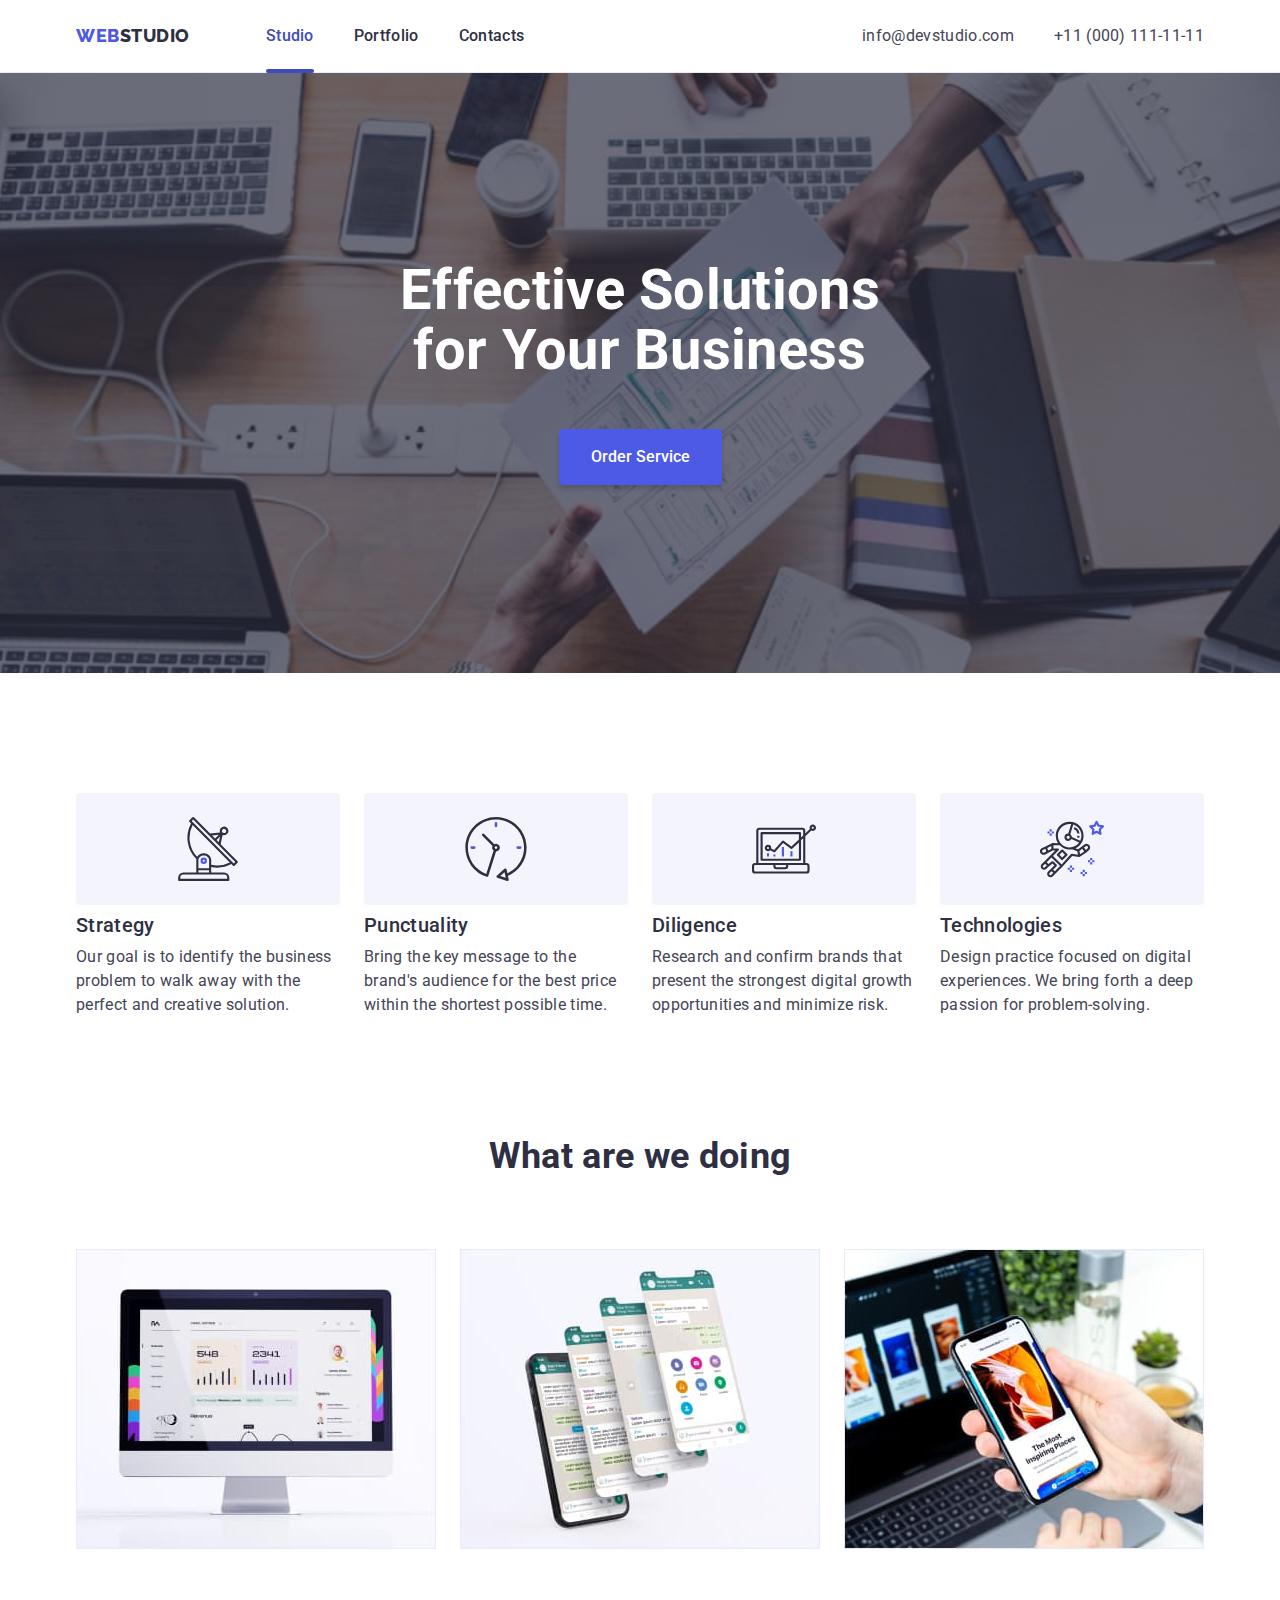
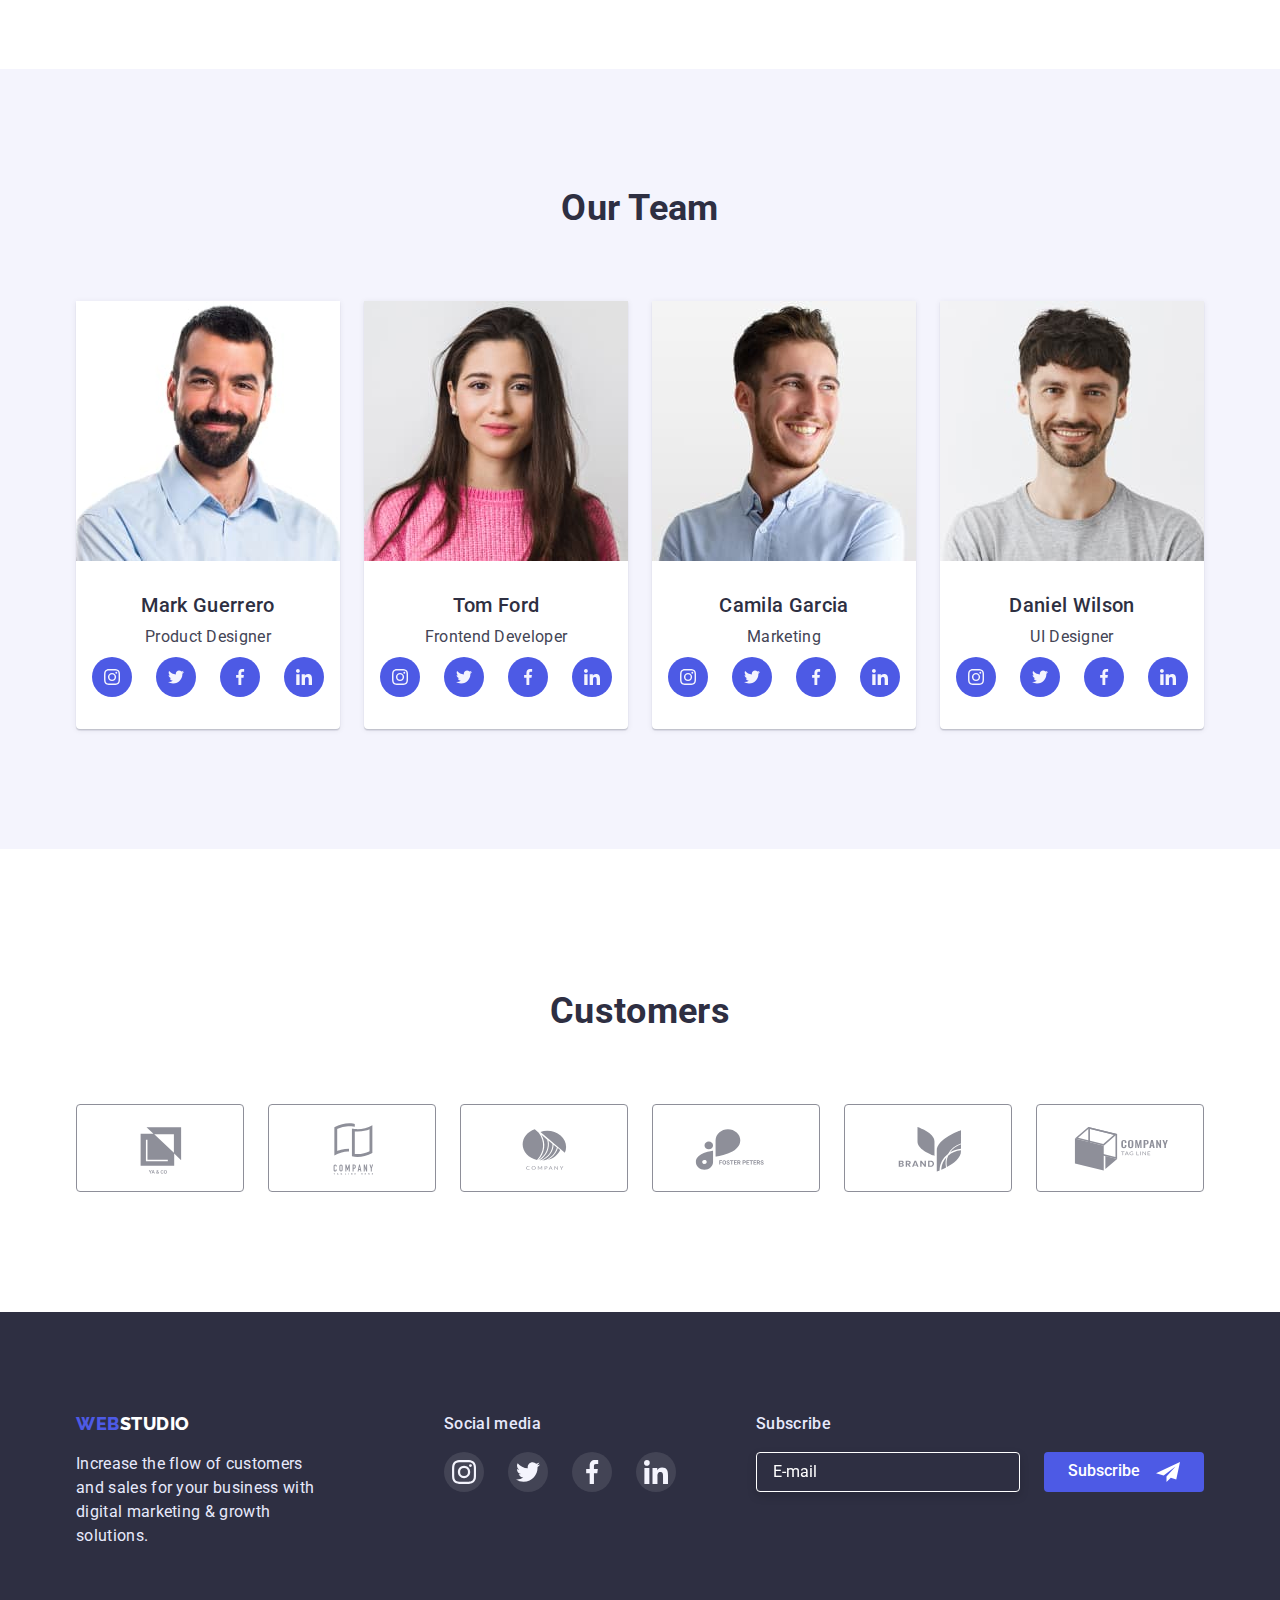
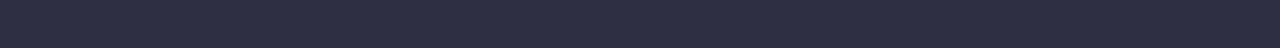
==== index.html @ be39a6aa "Initial commit" ====
<!DOCTYPE html>
<html lang="en">
  <head>
    <meta charset="UTF-8" />
    <meta http-equiv="X-UA-Compatible" content="IE=edge" />
    <meta name="viewport" content="width=device-width, initial-scale=1.0" />
    <title>Web Studio</title>
    <link
      rel="stylesheet"
      href="https://cdnjs.cloudflare.com/ajax/libs/modern-normalize/1.1.0/modern-normalize.min.css"
    />
    <link rel="preconnect" href="https://fonts.googleapis.com" />
    <link rel="preconnect" href="https://fonts.gstatic.com" crossorigin />
    <link
      href="https://fonts.googleapis.com/css2?family=Raleway:wght@800&family=Roboto:wght@400;500;700&display=swap"
      rel="stylesheet"
    />
    <link rel="stylesheet" href="./css/styles.css" />
  </head>
  <body>
    <header>
      <div class="container">
        <div class="header-container">
          <nav class="header-nav">
            <a class="logo" href="./index.html">
              Web<span class="logo-decorate">Studio</span>
            </a>
            <ul class="header-menu">
              <li>
                <a class="navigation-link current" href="./index.html">
                  Studio
                </a>
              </li>
              <li>
                <a class="navigation-link" href="./portfolio.html">
                  Portfolio
                </a>
              </li>
              <li>
                <a class="navigation-link" href=""> Contacts </a>
              </li>
            </ul>
          </nav>
          <address>
            <ul class="header-adress">
              <li>
                <a class="address-link" href="mailto:info@devstudio.com"
                  >info@devstudio.com</a
                >
              </li>
              <li>
                <a class="address-link" href="tel:+110001111111"
                  >+11 (000) 111-11-11</a
                >
              </li>
            </ul>
          </address>
        </div>
      </div>
    </header>

    <main>
      <section class="hero">
        <div class="container">
          <h1 class="hero-title">Effective Solutions for Your Business</h1>
          <button class="hero-button" type="button" data-modal-open>
            Order Service
          </button>
        </div>
      </section>
      <section class="benefits">
        <div class="container">
          <h2 class="section-title visually-hidden">Benefits</h2>
          <ul class="benefits-list">
            <li class="benefits-item">
              <div class="benefits-icon-thumb">
                <svg class="benefits-icon">
                  <use
                    href="./images/icons.svg#icon-antenna"
                    width="64"
                    height="64"
                  ></use>
                </svg>
              </div>
              <h3 class="benefits-title">Strategy</h3>
              <p class="benefits-description">
                Our goal is to identify the business problem to walk away with
                the perfect and creative solution.
              </p>
            </li>
            <li class="benefits-item">
              <div class="benefits-icon-thumb">
                <svg class="benefits-icon">
                  <use
                    href="./images/icons.svg#icon-clock"
                    width="64"
                    height="64"
                  ></use>
                </svg>
              </div>
              <h3 class="benefits-title">Punctuality</h3>
              <p class="benefits-description">
                Bring the key message to the brand's audience for the best price
                within the shortest possible time.
              </p>
            </li>
            <li class="benefits-item">
              <div class="benefits-icon-thumb">
                <svg class="benefits-icon">
                  <use
                    href="./images/icons.svg#icon-diagram"
                    width="64"
                    height="64"
                  ></use>
                </svg>
              </div>
              <h3 class="benefits-title">Diligence</h3>
              <p class="benefits-description">
                Research and confirm brands that present the strongest digital
                growth opportunities and minimize risk.
              </p>
            </li>
            <li class="benefits-item">
              <div class="benefits-icon-thumb">
                <svg class="benefits-icon">
                  <use
                    href="./images/icons.svg#icon-astronaut"
                    width="64"
                    height="64"
                  ></use>
                </svg>
              </div>
              <h3 class="benefits-title">Technologies</h3>
              <p class="benefits-description">
                Design practice focused on digital experiences. We bring forth a
                deep passion for problem-solving.
              </p>
            </li>
          </ul>
        </div>
      </section>
      <section class="works">
        <div class="container">
          <h2 class="section-title">What are we doing</h2>
          <ul class="works-list">
            <li>
              <img
                src="./images/img1.jpg"
                alt="Monoblock"
                width="360"
                height="300"
              />
            </li>
            <li>
              <img
                src="./images/img2.jpg"
                alt="Mobile phone"
                width="360"
                height="300"
              />
            </li>
            <li>
              <img
                src="./images/img3.jpg"
                alt="Notebock"
                width="360"
                height="300"
              />
            </li>
          </ul>
        </div>
      </section>
      <section class="team-section">
        <div class="container">
          <h2 class="section-title">Our Team</h2>
          <ul class="team-list">
            <li class="team-card">
              <img
                src="./images/teamcard1.jpg"
                alt="Mark Guerrero"
                width="264"
                height="260"
              />
              <div class="team-card-name">
                <h3 class="team-card-title">Mark Guerrero</h3>
                <p class="team-card-description">Product Designer</p>
                <ul class="socials-list">
                  <li class="socials-item">
                    <a class="socials-link" href="#">
                      <svg class="socials-icon">
                        <use href="./images/icons.svg#icon-instagram"></use>
                      </svg>
                    </a>
                  </li>
                  <li class="socials-item">
                    <a class="socials-link" href="#">
                      <svg class="socials-icon">
                        <use href="./images/icons.svg#icon-twitter"></use>
                      </svg>
                    </a>
                  </li>
                  <li class="socials-item">
                    <a class="socials-link" href="#">
                      <svg class="socials-icon">
                        <use href="./images/icons.svg#icon-facebook"></use>
                      </svg>
                    </a>
                  </li>
                  <li class="socials-item">
                    <a class="socials-link" href="#">
                      <svg class="socials-icon">
                        <use href="./images/icons.svg#icon-linkedin"></use>
                      </svg>
                    </a>
                  </li>
                </ul>
              </div>
            </li>
            <li class="team-card">
              <img
                src="./images/teamcard2.jpg"
                alt="Tom Ford"
                width="264"
                height="260"
              />
              <div class="team-card-name">
                <h3 class="team-card-title">Tom Ford</h3>
                <p class="team-card-description">Frontend Developer</p>
                <ul class="socials-list">
                  <li class="socials-item">
                    <a class="socials-link" href="#">
                      <svg class="socials-icon">
                        <use href="./images/icons.svg#icon-instagram"></use>
                      </svg>
                    </a>
                  </li>
                  <li class="socials-item">
                    <a class="socials-link" href="#">
                      <svg class="socials-icon">
                        <use href="./images/icons.svg#icon-twitter"></use>
                      </svg>
                    </a>
                  </li>
                  <li class="socials-item">
                    <a class="socials-link" href="#">
                      <svg class="socials-icon">
                        <use href="./images/icons.svg#icon-facebook"></use>
                      </svg>
                    </a>
                  </li>
                  <li class="socials-item">
                    <a class="socials-link" href="#">
                      <svg class="socials-icon">
                        <use href="./images/icons.svg#icon-linkedin"></use>
                      </svg>
                    </a>
                  </li>
                </ul>
              </div>
            </li>
            <li class="team-card">
              <img
                src="./images/teamcard3.jpg"
                alt="Camila Garcia"
                width="264"
                height="260"
              />
              <div class="team-card-name">
                <h3 class="team-card-title">Camila Garcia</h3>
                <p class="team-card-description">Marketing</p>
                <ul class="socials-list">
                  <li class="socials-item">
                    <a class="socials-link" href="#">
                      <svg class="socials-icon">
                        <use href="./images/icons.svg#icon-instagram"></use>
                      </svg>
                    </a>
                  </li>
                  <li class="socials-item">
                    <a class="socials-link" href="#">
                      <svg class="socials-icon">
                        <use href="./images/icons.svg#icon-twitter"></use>
                      </svg>
                    </a>
                  </li>
                  <li class="socials-item">
                    <a class="socials-link" href="#">
                      <svg class="socials-icon">
                        <use href="./images/icons.svg#icon-facebook"></use>
                      </svg>
                    </a>
                  </li>
                  <li class="socials-item">
                    <a class="socials-link" href="#">
                      <svg class="socials-icon">
                        <use href="./images/icons.svg#icon-linkedin"></use>
                      </svg>
                    </a>
                  </li>
                </ul>
              </div>
            </li>
            <li class="team-card">
              <img
                src="./images/teamcard4.jpg"
                alt="Daniel Wilson"
                width="264"
                height="260"
              />
              <div class="team-card-name">
                <h3 class="team-card-title">Daniel Wilson</h3>
                <p class="team-card-description">UI Designer</p>
                <ul class="socials-list">
                  <li class="socials-item">
                    <a class="socials-link" href="#">
                      <svg class="socials-icon">
                        <use href="./images/icons.svg#icon-instagram"></use>
                      </svg>
                    </a>
                  </li>
                  <li class="socials-item">
                    <a class="socials-link" href="#">
                      <svg class="socials-icon">
                        <use href="./images/icons.svg#icon-twitter"></use>
                      </svg>
                    </a>
                  </li>
                  <li class="socials-item">
                    <a class="socials-link" href="#">
                      <svg class="socials-icon">
                        <use href="./images/icons.svg#icon-facebook"></use>
                      </svg>
                    </a>
                  </li>
                  <li class="socials-item">
                    <a class="socials-link" href="#">
                      <svg class="socials-icon">
                        <use href="./images/icons.svg#icon-linkedin"></use>
                      </svg>
                    </a>
                  </li>
                </ul>
              </div>
            </li>
          </ul>
        </div>
      </section>
      <section class="customers">
        <div class="container">
          <h2 class="section-title">Customers</h2>
          <ul class="customers-list">
            <li class="customers-item">
              <a class="customers-link" href="#">
                <svg class="customers-icon">
                  <use href="./images/icons.svg#icon-company1"></use>
                </svg>
              </a>
            </li>
            <li class="customers-item">
              <a class="customers-link" href="#">
                <svg class="customers-icon">
                  <use href="./images/icons.svg#icon-company2"></use>
                </svg>
              </a>
            </li>
            <li class="customers-item">
              <a class="customers-link" href="#">
                <svg class="customers-icon">
                  <use href="./images/icons.svg#icon-company3"></use>
                </svg>
              </a>
            </li>
            <li class="customers-item">
              <a class="customers-link" href="#">
                <svg class="customers-icon">
                  <use href="./images/icons.svg#icon-company4"></use>
                </svg>
              </a>
            </li>
            <li class="customers-item">
              <a class="customers-link" href="#">
                <svg class="customers-icon">
                  <use href="./images/icons.svg#icon-company5"></use>
                </svg>
              </a>
            </li>
            <li class="customers-item">
              <a class="customers-link" href="#">
                <svg class="customers-icon">
                  <use href="./images/icons.svg#icon-company6"></use>
                </svg>
              </a>
            </li>
          </ul>
        </div>
      </section>
    </main>

    <footer>
      <div class="container">
        <div class="footer-container">
          <div class="footer-description">
            <a class="logo" href="./index.html">
              Web<span class="logo-decorate">Studio</span>
            </a>
            <p class="footer-info">
              Increase the flow of customers and sales for your business with
              digital marketing & growth solutions.
            </p>
          </div>
          <div class="footer-social">
            <p class="footer-social-title">Social media</p>
            <ul class="footer-socials-list">
              <li class="footer-socials-item">
                <a class="footer-socials-link" href="#">
                  <svg class="footer-socials-icon">
                    <use href="./images/icons.svg#icon-instagram"></use>
                  </svg>
                </a>
              </li>
              <li class="footer-socials-item">
                <a class="footer-socials-link" href="#">
                  <svg class="footer-socials-icon">
                    <use href="./images/icons.svg#icon-twitter"></use>
                  </svg>
                </a>
              </li>
              <li class="footer-socials-item">
                <a class="footer-socials-link" href="#">
                  <svg class="footer-socials-icon">
                    <use href="./images/icons.svg#icon-facebook"></use>
                  </svg>
                </a>
              </li>
              <li class="footer-socials-item">
                <a class="footer-socials-link" href="#">
                  <svg class="footer-socials-icon">
                    <use href="./images/icons.svg#icon-linkedin"></use>
                  </svg>
                </a>
              </li>
            </ul>
          </div>
          <div class="footer-form">
            <p class="footer-form-title">Subscribe</p>
            <form name="footer-form" autocomplete="off">
              <div class="footer-form-field">
                <input
                  class="footer-form-input"
                  type="email"
                  name="email"
                  id="email"
                  placeholder="E-mail"
                />
                <label class="visually-hidden" for="email"></label>
                <button class="footer-form-button" type="submit">
                  Subscribe
                  <svg class="footer-form-button-icon">
                    <use href="./images/icons.svg#icon-telegram"></use>
                  </svg>
                </button>
              </div>
            </form>
          </div>
        </div>
      </div>
    </footer>
    <div class="backdrop is-hidden" data-modal>
      <div class="modal">
        <button class="modal-close" type="button" data-modal-close>
          <svg class="modal-button-icon">
            <use href="./images/icons.svg#icon-close"></use>
          </svg>
        </button>
        <p class="contact-form-title">
          Leave your contacts and we will call you back
        </p>
        <form class="contact-form" name="contact-form" autocomplete="off">
          <div class="contact-form-field">
            <label class="contact-form-label" for="user-name">Name</label>
            <input
              class="contact-form-input"
              type="text"
              name="user-name"
              id="user-name"
              placeholder=" "
            />
            <svg class="contact-form-icon">
              <use href="./images/icons.svg#icon-man"></use>
            </svg>
          </div>

          <div class="contact-form-field">
            <label class="contact-form-label" for="user-phone">Phone</label>
            <input
              class="contact-form-input"
              type="tel"
              name="user-phone"
              id="user-phone"
              placeholder=" "
            />
            <svg class="contact-form-icon">
              <use href="./images/icons.svg#icon-phone"></use>
            </svg>
          </div>

          <div class="contact-form-field">
            <label class="contact-form-label" for="user-email">Email</label>
            <input
              class="contact-form-input"
              type="email"
              name="user-email"
              id="user-email"
              placeholder=" "
            />
            <svg class="contact-form-icon">
              <use href="./images/icons.svg#icon-email"></use>
            </svg>
          </div>

          <div class="contact-form-textarea">
            <label class="contact-form-label" for="user-message">Comment</label>
            <textarea
              class="contact-form-input textarea"
              name="user-message"
              id="user-message"
              placeholder="Text input"
            ></textarea>
          </div>

          <div class="contact-form-checkbox">
            <label class="checkbox-label" for="terms-conditions">
              <input
                class="checkbox-input"
                id="terms-conditions"
                type="checkbox"
                name="terms-conditions"
              />
              <span class="checkbox-icon"></span>
              I accept the terms and conditions of the
              <a class="privacy-policy" href="#">Privacy Policy</a>
            </label>
          </div>

          <button class="contact-form-button" type="submit">Send</button>
        </form>
      </div>
    </div>
    <script src="./js/modal.js"></script>
  </body>
</html>
---- css/styles.css ----
:root{
    --primary-brand-color:#4D5AE5;
    --pressed-state-color:#404BBF;
    --body-text-color:#434455;
    --headings-color:#2E2F42;
    --accent-color:#E7E9FC;
    --inverted-text-color:#fff;
    --light-slate-color:#8E8F99;
}

body{
    color:var(--body-text-color);
    font-family:'Roboto', sans-serif;
    font-size:16px;
    line-height:1.5;
    letter-spacing: 0.02em;
    background-color:var(--inverted-text-color);
}

ul{
    list-style-type: none;
    margin: 0;
    padding: 0;
}

img {
    display: block;
    max-width: 100%;
    height: auto;
}

h1,
h2,
h3,
h4,
h5,
h6,
p {
    margin: 0;
    padding: 0;
}

.visually-hidden {
    position: absolute;
    width: 1px;
    height: 1px;
    margin: -1px;
    border: 0;
    padding: 0;
    white-space: nowrap;
    clip-path: inset(100%);
    clip: rect(0 0 0 0);
    overflow: hidden;
}

.container {
    width: 100%;
    max-width: 1158px;
    padding: 0 15px;
    margin: 0 auto;
}

.section-title {
    text-align: center;
    color: var(--headings-color);
    font-weight: 700;
    font-size: 36px;
    line-height: 1.11;
}

/* Header */
header{
    border-bottom: 1px solid var(--accent-color);
}

.header-container{
    display:flex;
    align-items: center;
    gap:40px;

}

.header-nav{
    display: flex;
    gap:76px;
    flex-grow: 1;
    align-items: center;
}
.header-menu{
    display: flex;
    gap: 40px;
}
.header-adress{
    display: flex;
    gap: 40px;
}

.navigation-link {
    position: relative;
    color: var(--headings-color);
    font-weight: 500;
}

.navigation-link.current{
    color:var(--pressed-state-color);
}

.navigation-link.current::after {
  position: absolute;
  bottom: -1px;
  display: block;
  width: 100%;
  height: 4px;
  background-color: var(--pressed-state-color);
  border-radius: 2px;
  content: '';
} 

.logo{
    color:var(--primary-brand-color);
    font-family: 'Raleway', sans-serif;
    font-weight: 800;
    font-size: 18px;
    line-height: 1.33;
    letter-spacing: 0.03em;
    text-transform: uppercase;
    text-decoration: none;
}

.logo-decorate{
    color:var(--headings-color);
}



.navigation-link, .address-link{
    text-decoration: none;
    display:inline-block;
    padding: 24px 0;
    transition: color 250ms cubic-bezier(0.4, 0, 0.2, 1);
}


.address-link{
    color: var(--body-text-color);
    font-style: normal;
}

.navigation-link:hover,
.address-link:hover{
    color:var(--pressed-state-color);
}

.navigation-link:focus,
.address-link:focus {
    color: var(--pressed-state-color);
}

/* Footer*/

.footer-container{
    display:flex;
}

.footer-social{
    margin-left: 120px;
}

.footer-form{
    margin-left: 80px;
}

footer .logo-decorate {
    color: var(--inverted-text-color);
}

footer {
    background-color: var(--headings-color);
    padding: 100px 0;
}

.footer-info {
    color: var(--accent-color);
    max-width: 264px;
}


.footer-container .logo{
    display:inline-block;
    margin-bottom:16px;
}

.footer-social-title, .footer-form-title{
    margin-bottom: 16px;
    color: var(--accent-color);
    font-weight: 500;
}

.footer-form-field{
    display:flex;
    gap:24px;
}

.footer-form-input{
    padding-left: 16px ;
    background-color: var(--headings-color);
    color: var(--inverted-text-color);
    width:264px;
    height:40px;
    border: 1px solid var(--inverted-text-color);
    filter: drop-shadow(0px 4px 4px rgba(0, 0, 0, 0.15));
    border-radius: 4px;
}

.footer-form-input::placeholder{
    color:var(--inverted-text-color);
    padding:8px 0 8px 0;
}

.footer-form-button{
    display: flex;
    justify-content: center;
    align-items: center;
    padding: 8px 24px;
    gap: 16px;
    background-color: var(--primary-brand-color);
    color:var(--inverted-text-color);
    border: none;
    border-radius: 4px;
    font-weight: 500;
    cursor: pointer;
    transition: background-color 250ms cubic-bezier(0.4, 0, 0.2, 1);
}

.footer-form-button:hover,
.footer-form-button:focus {
    background-color: var(--pressed-state-color);
}

.footer-form-button-icon{
    width:24px;
    height: 24px;
    fill: var(--inverted-text-color);
}

/* Footer-socials*/
.footer-socials-list {
    display: flex;
    justify-content: center;
    gap: 24px;
}

.footer-socials-item {
    width: 40px;
    height: 40px;
}

.footer-socials-link {
    display: flex;
    align-items: center;
    justify-content: center;
    width: 100%;
    height: 100%;
    background-color: #FFFFFF1A;;
    border-radius: 50%;
    transition: background-color 250ms cubic-bezier(0.4, 0, 0.2, 1);
}

.footer-socials-link:hover, .footer-socials-link:focus {
    background-color: #31D0AA;
}

.footer-socials-icon {
    width: 24px;
    height: 24px;
}
/* Hero section*/
.hero{
    background-color: var(--headings-color);
    background-attachment: fixed;
    background-image: linear-gradient(rgba(46, 47, 66, 0.7), rgba(46, 47, 66, 0.7)), url(../images/hero-bg.jpg);
    background-repeat: no-repeat;
    background-position: center;
    background-size: cover;
    max-width:1440px;
    margin:0 auto;
    color:var(--inverted-text-color);
    text-align: center;
    padding: 188px 0;
}

.hero-title{
    font-size: 56px;
    line-height: 1.07; 
    margin-bottom:48px;
    width:496px;
    display:inline-block;
}

.hero-button{
    margin:0 auto;
    display:block;
    font-family: 'Roboto';
    font-weight: 500;
    font-size: 16px;
    line-height: 1.5;
    color: var(--inverted-text-color);
    background-color: var(--primary-brand-color);
    cursor: pointer;
    border-radius: 4px;
    border-width: 0;
    padding: 16px 32px;
    box-shadow: 0px 4px 4px rgba(0, 0, 0, 0.15);
    transition: background-color 250ms cubic-bezier(0.4, 0, 0.2, 1);
}

.hero-button:hover, .hero-button:focus{
    background-color: var(--pressed-state-color);
}


/* Benefits section*/

.benefits{
    padding:120px 0; 
}
.benefits-title{
    color:var(--headings-color);
    font-weight: 500;
    font-size: 20px;
    line-height: 1.2;
}

.benefits-list{
    display:flex;
    gap:24px;
}

.benefits-item{
    flex-basis: calc((100% - 72px) / 4);
}

.benefits-title{
    margin-bottom:8px;
}

.benefits-icon-thumb{
    display:flex;
    align-items: center;
    justify-content: center;
    margin-bottom: 8px;
    width:264px;
    height:112px;
    background: #F4F4FD;
    border-radius: 4px;
}
.benefits-icon{
    width: 64px;
    height: 64px;
}

/* Works section*/

.works{
    padding-bottom:120px;
}

.works-list{
    margin-top:72px;
    display: flex;
    gap:24px;
}


/* Team section*/
.team-section{
    background-color: #F4F4FD;
    padding: 120px 0;
}

.team-card{
    background-color: var(--inverted-text-color);
    text-align: center;
    box-shadow: 0px 1px 6px rgba(46, 47, 66, 0.08), 0px 1px 1px rgba(46, 47, 66, 0.16), 0px 2px 1px rgba(46, 47, 66, 0.08);
    border-radius: 0px 0px 4px 4px;
}

.team-card-title{
    color:var(--headings-color);
    font-weight: 500;
    font-size: 20px;
    line-height: 1.2;
    margin-bottom:8px;
}

.team-card-description{
    margin-bottom: 8px;
}

.team-list{
    margin-top: 72px;
    display:flex;
    gap:24px;

}

.team-card-name{
    padding:32px 16px;
}

/* Socials */
.socials-list {
    display: flex;
    justify-content: center;
    gap: 24px;
}

.socials-item {
    width: 40px;
    height: 40px;
}

.socials-link {
    display: flex;
    align-items: center;
    justify-content: center;
    width: 100%;
    height: 100%;
    background-color: var(--primary-brand-color);
    border-radius: 50%;
    transition: background-color 250ms cubic-bezier(0.4, 0, 0.2, 1);
}

.socials-link:hover, .socials-link:focus {
    background-color: var(--pressed-state-color);
}

.socials-icon {
    width: 16px;
    height: 16px;
}

/*Customers*/

.customers{
    padding-top: 143px;
    padding-bottom:120px;
}

.customers .section-title{
    margin-bottom: 72px;
}

.customers-list {
    display: flex;
    justify-content: center;
    gap: 24px;
}

.customers-link {
    display: flex;
    align-items: center;
    justify-content: center;
    border: 1px solid #8E8F99;
    border-radius: 4px;
    width: 168px;
    height: 88px;
    padding: 16px 32px;
    fill: #8E8F99;
    transition: fill 250ms cubic-bezier(0.4, 0, 0.2, 1), border 250ms cubic-bezier(0.4, 0, 0.2, 1);
}

.customers-link:hover, .customers-link:focus {
    fill: var(--primary-brand-color);
    border: 1px solid var(--primary-brand-color);
}

.customers-icon{
    width: 104px;
    height: 56px;
}


/*Portfolio*/


.portfolio{
 padding:96px 0 120px 0; 
}
.portfolio-filter-menu{
    display:flex;
    gap:24px; 
    justify-content: center;
}

.portfolio-filter-list{
    display: flex;
    gap: 24px;
    flex-wrap: wrap;
    margin-top:72px;
}


.portfolio-project-item{
flex-basis: calc((100% - 48px) / 3);

}

.portfolio-filter-btn{
    background-color: #F4F4FD;
    color:var(--primary-brand-color);
    font-family: 'Roboto';
    font-weight: 500;
    font-size: 16px;
    line-height: 1.5;
    cursor: pointer;
    border: 1px solid #E7E9FC;
    border-radius: 4px;
    padding:12px 24px;
    transition: background-color 250ms cubic-bezier(0.4, 0, 0.2, 1), box-shadow 250ms cubic-bezier(0.4, 0, 0.2, 1), border 250ms cubic-bezier(0.4, 0, 0.2, 1);
}

.portfolio-filter-btn:hover, .portfolio-filter-btn:focus{
    background-color: var(--pressed-state-color);
    color:var(--inverted-text-color);
    box-shadow: 0px 3px 1px rgba(0, 0, 0, 0.1), 
                0px 2px 1px rgba(0, 0, 0, 0.08), 
                0px 2px 2px rgba(0, 0, 0, 0.12);
    border: 1px solid var(--primary-brand-color);
}

.portfolio-project-link{
    text-decoration: none;
    display: block;
    transition: box-shadow 250ms cubic-bezier(0.4, 0, 0.2, 1);
}

.portfolio-image {
    position: relative;
    overflow: hidden;
}

.portfolio-description {
    padding: 40px 32px 0 32px;
    position: absolute;
    top: 0;
    left: 0;
    width: 100%;
    height: 100%;
    color: #F4F4FD;
    background-color: var(--primary-brand-color);
    transform: translateY(100%);
    transition: transform 250ms cubic-bezier(0.4, 0, 0.2, 1);
}

.portfolio-project-link:hover .portfolio-description, .portfolio-project-link:focus .portfolio-description {
    transform: translateY(0);
}


.portfolio-project-link:hover,.portfolio-project-link:focus{
        box-shadow: 0px 1px 6px rgba(46, 47, 66, 0.08),
            0px 1px 1px rgba(46, 47, 66, 0.16),
            0px 2px 1px rgba(46, 47, 66, 0.08);
}

.portfolio-project-title{
    color:var(--headings-color);
    font-weight: 500;
    font-size: 20px;
    line-height: 1.2;
    margin-bottom:8px;
}

.portfolio-project-name{
    padding:32px 0 32px 16px;
    border-bottom:1px solid var(--accent-color);
    border-left: 1px solid var(--accent-color);
    border-right: 1px solid var(--accent-color);

}


.portfolio-project-type{
    color: var(--body-text-color);
    font-family: 'Roboto', sans-serif;
    font-weight: 400;
    font-size: 16px;
    line-height: 1.5;
}

/* Modal */
.backdrop {
    position: fixed;
    z-index: 1;
    top: 0;
    left: 0;
    display: flex;
    align-items: center;
    justify-content: center;
    width: 100%;
    height: 100%;
    padding: 20px 0;
    background-color: rgba(46, 47, 66, 0.4);;
    transition: opacity 250ms cubic-bezier(0.4, 0, 0.2, 1), visibility 250ms cubic-bezier(0.4, 0, 0.2, 1);
}

.backdrop.is-hidden {
    opacity: 0;
    visibility: hidden;
    pointer-events: none;
}

.modal {
    padding:72px 24px 24px 24px;
    position: relative;
    overflow: auto;
    width: 100%;
    max-width: 408px;
    max-height: 576px;
    height: 100%;
    background-color:#FCFCFC;
    transition: transform 250ms cubic-bezier(0.4, 0, 0.2, 1);
    box-shadow: 0px 1px 1px rgba(0, 0, 0, 0.14), 0px 1px 3px rgba(0, 0, 0, 0.12), 0px 2px 1px rgba(0, 0, 0, 0.2);
    border-radius: 4px;
}

.backdrop.is-hidden .modal {
    transform: scale(0);
}

.modal-close {
    position: absolute;
    top: 24px;
    right: 24px;
    border:none;
    background-color: #FCFCFC;
    cursor:pointer;
    display: flex;
    align-items: center;
    justify-content: center;
    width: 24px;
    height: 24px;
    background-color: #E7E9FC;
    border: 1px solid rgba(0, 0, 0, 0.1);
    border-radius: 50%;
    transition: background-color 250ms cubic-bezier(0.4, 0, 0.2, 1), border 250ms cubic-bezier(0.4, 0, 0.2, 1), fill 250ms cubic-bezier(0.4, 0, 0.2, 1) ;
}

.modal-close:hover{
    background-color: var(--pressed-state-color);
    border:none;
    fill: var(--inverted-text-color);
}

.modal-button-icon{
    width: 8px;
    height: 8px;
}

/* Form */

.contact-form-container{
    margin:72px 24px 0 24px;
    width: 360px;
}

.contact-form-title{
    color:var(--headings-color);
    font-weight: 500;
    font-size:16px;
    line-height:1.5;
    text-align: center;
    margin-bottom: 16px;
}

.contact-form-field {
    position: relative;
}
.contact-form-label{
    display:block;
    color: var(--light-slate-color);
    font-size:12px;
    line-height: 1.16;
    margin-bottom:4px;
}
.contact-form-input{
    width: 100%;
    height: 40px;
    padding: 0 0 0 38px;
    border: 1px solid rgba(46, 47, 66, 0.2);
    border-radius: 4px;
    margin-bottom: 8px;
    transition: border-color 250ms cubic-bezier(0.4, 0, 0.2, 1);
}

.contact-form-input:focus {
    outline: none;
    border-color:var(--primary-brand-color) ;
}
.contact-form-input:focus + .contact-form-icon{
    fill: var(--primary-brand-color);
}


.contact-form-icon {
    position: absolute;
    left:16px;
    top: 60%;
    width: 18px;
    height: 24px;
    transform: translateY(-50%);
    fill:var(--headings-color);
    transition: fill 250ms cubic-bezier(0.4, 0, 0.2, 1);
}

.contact-form-textarea{
    height: 120px;
    margin-bottom: 32px;
}

.textarea{
    height:100%;
    resize: none;
}

.contact-form-textarea .textarea{
    padding: 4px 0 0 14px;
}
.textarea::placeholder{
    padding:8px 0 0 0;
    font-size: 12px;
    line-height: 1.16;
    letter-spacing: 0.04em;
    color: rgba(46, 47, 66, 0.4);
}


.contact-form-button{
    margin:24px auto;
    margin-bottom: 0;
    height:56px;
    width:169px;
    color: var(--inverted-text-color);
    font-weight: 500;
    letter-spacing: 0.04em;
    font-size: 16px;
    line-height: 1.5;
    cursor:pointer;
    display: block;
    border: none;
    box-shadow: 0px 4px 4px rgba(0, 0, 0, 0.15);
    border-radius: 4px;
    text-align: center;
    background-color: var(--primary-brand-color);
    transition: background-color 250ms cubic-bezier(0.4, 0, 0.2, 1);;
}

.contact-form-button:focus, .contact-form-button:hover{
    background-color: var(--pressed-state-color);
}

.contact-form-checkbox {
    position: relative;
    display: flex;
    align-items: center;
    height: 16px;
}

.checkbox-icon {
    position: absolute;
    left:0;
    width: 16px;
    height: 16px;
    border: 1px solid var(--headings-color);
    border-radius: 2px;
}

.checkbox-input {
    appearance: none;
}

.checkbox-input:checked+ .checkbox-icon {
    border:none;
    background-color: var(--pressed-state-color);
    background-image: url(../images/check.svg);
    background-origin: content-box;
    background-repeat: no-repeat;
    background-position: center;
}
.checkbox-label {
    display: flex;
    align-items: center;
    cursor: pointer;
    color: var(--light-slate-color);
    font-size: 12px;
    line-height: 1.16px;
    letter-spacing: 0.04em;
    padding-left: 24px;
}

.privacy-policy {
    color:var(--primary-brand-color);
    margin-left:4px;
}
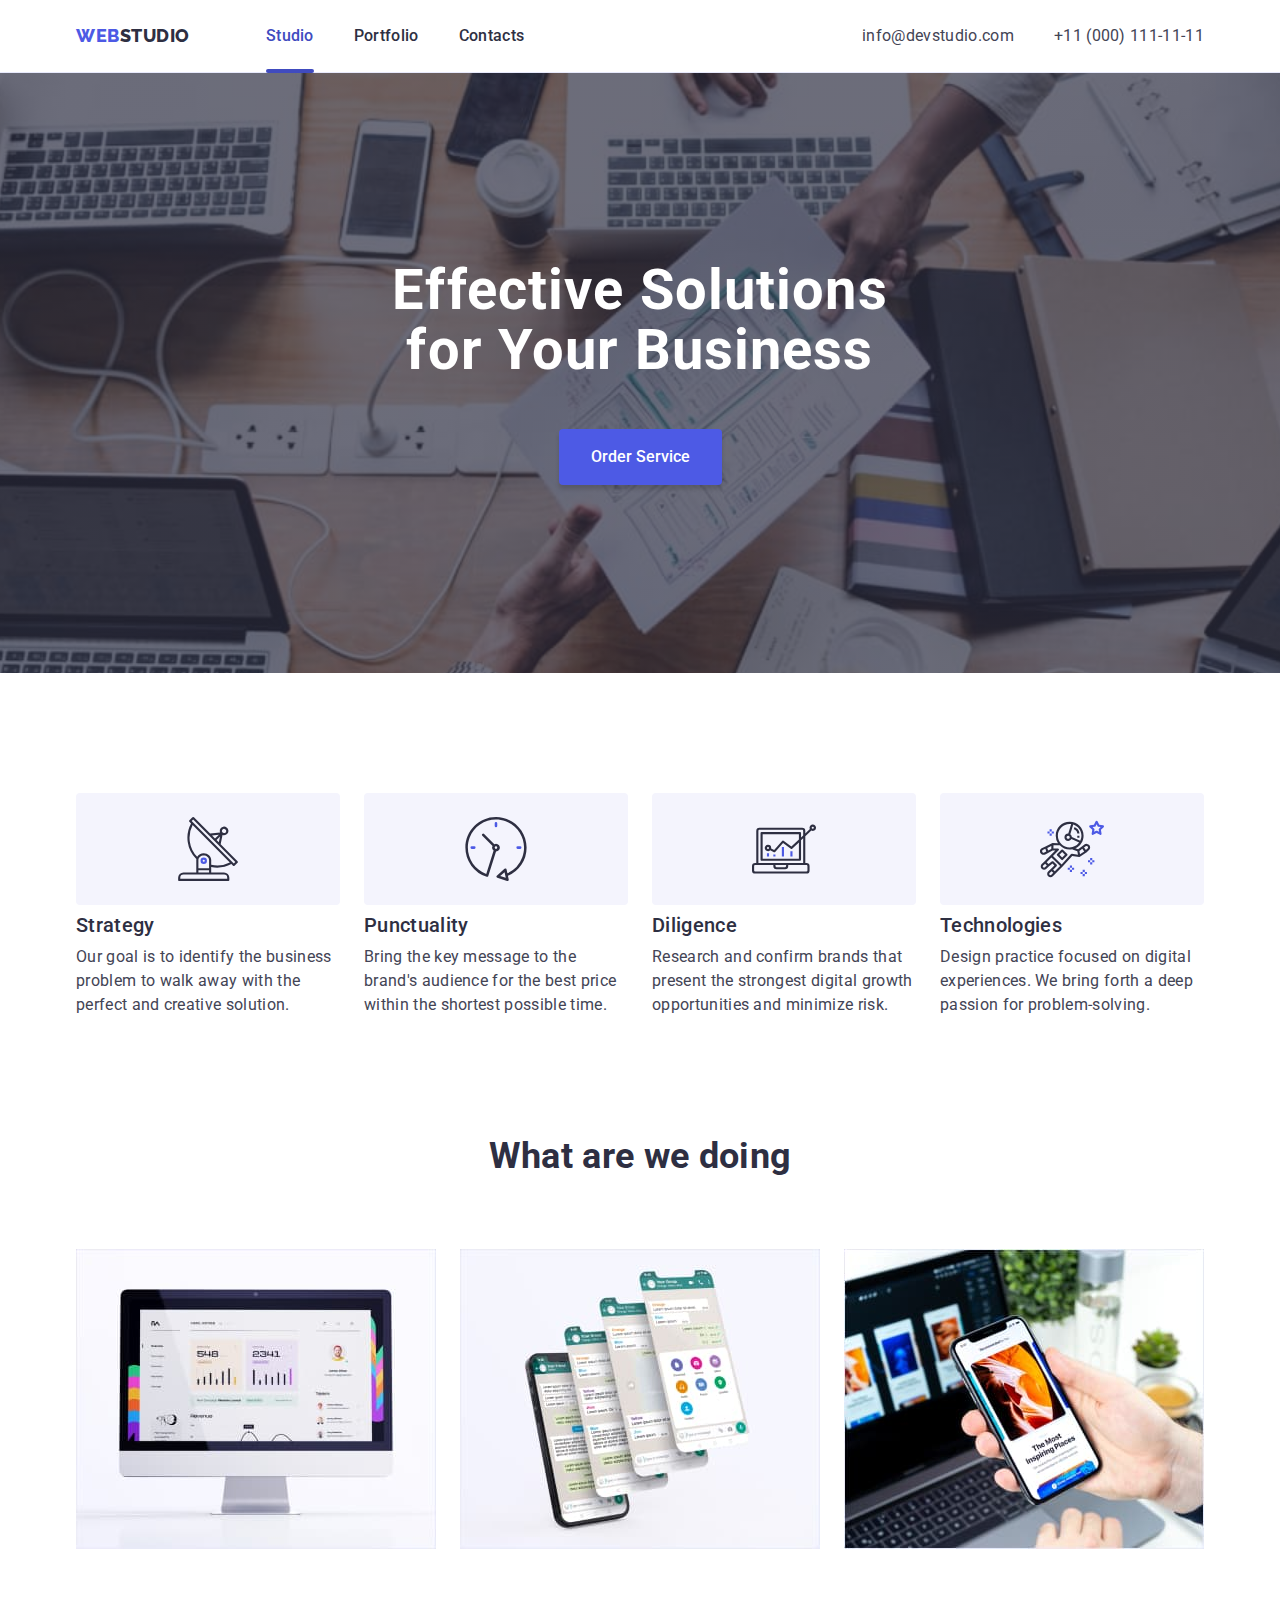
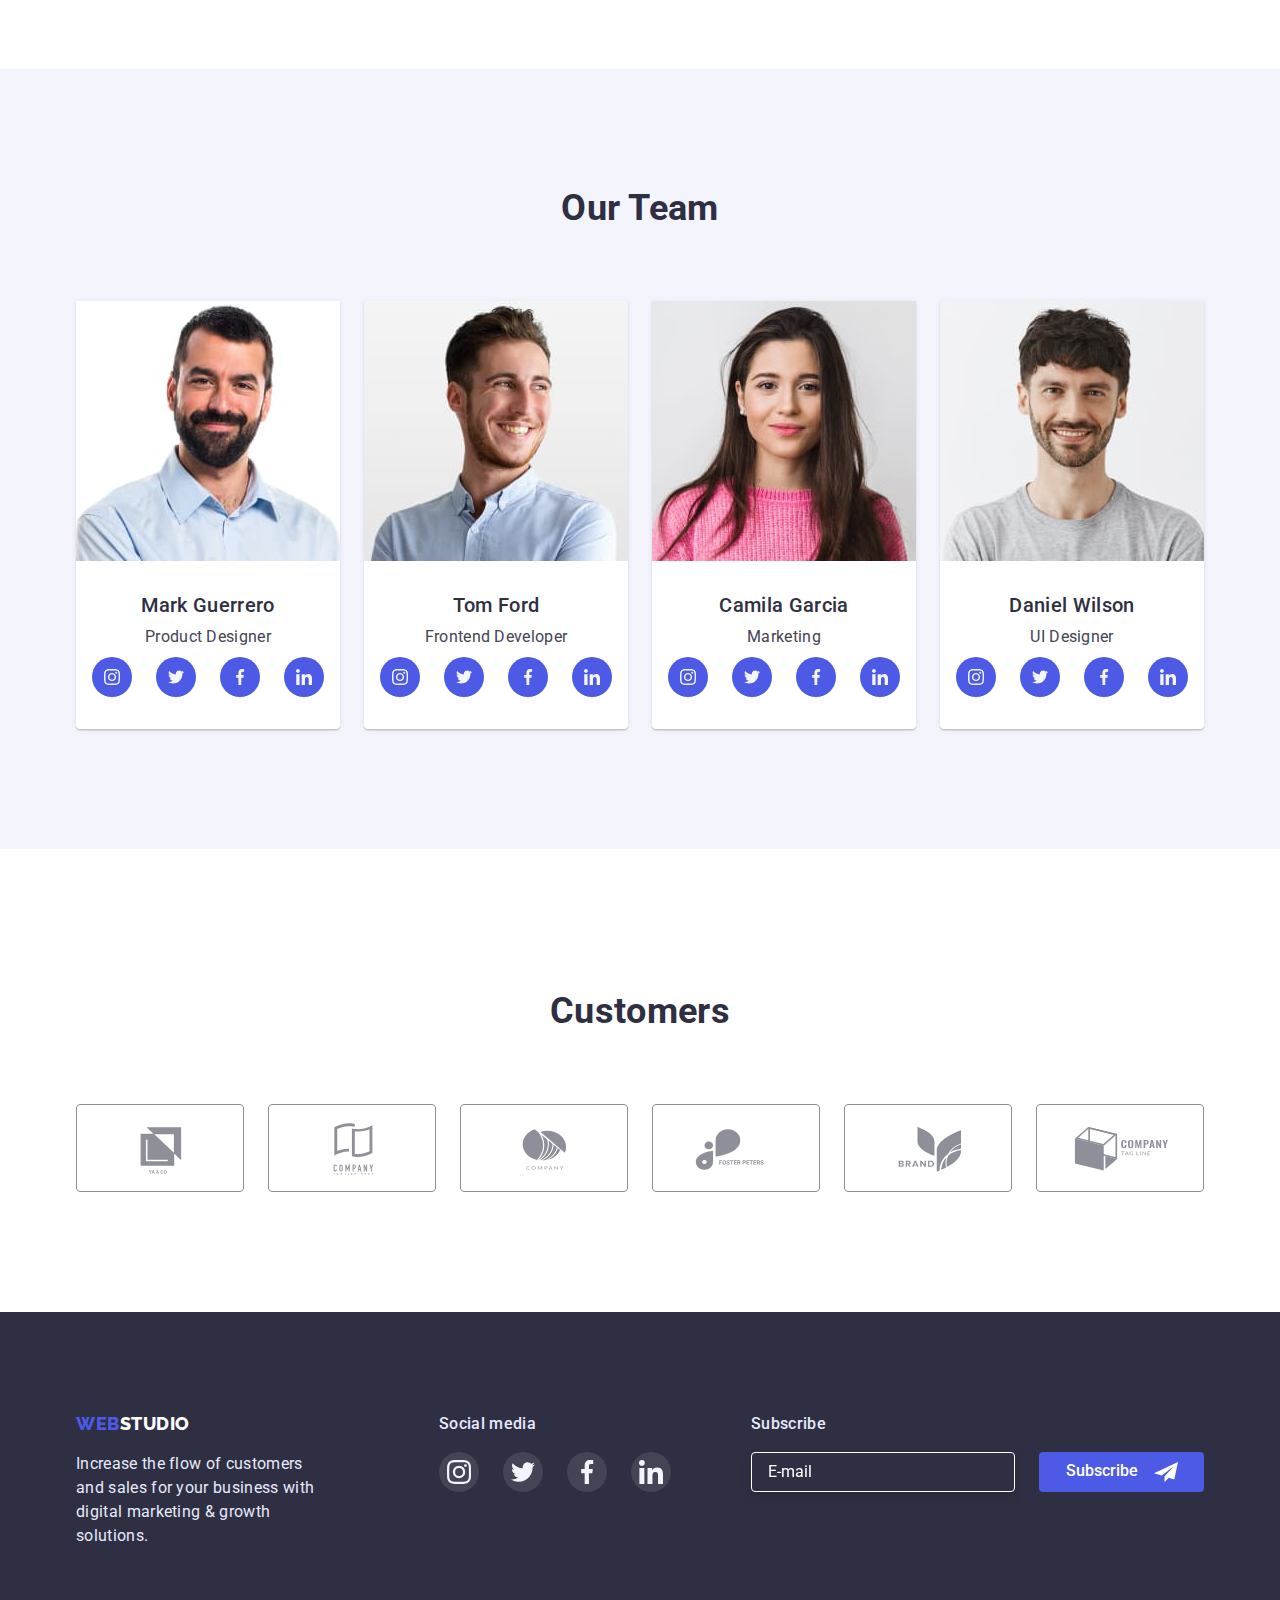
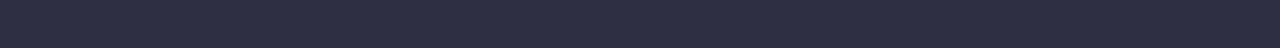
==== commit 6003707e: "resposible images" ====
--- a/index.html
+++ b/index.html
@@ -20,7 +20,7 @@
   <body>
     <header>
       <div class="container">
-        <div class="header-container">
+        <div class="header-container-desktop">
           <nav class="header-nav">
             <a class="logo" href="./index.html">
               Web<span class="logo-decorate">Studio</span>
@@ -55,6 +55,92 @@
               </li>
             </ul>
           </address>
+        </div>
+        <div class="header-container-mobile">
+          <a class="logo" href="./index.html">
+            Web<span class="logo-decorate">Studio</span>
+          </a>
+          <button
+            class="header-burger js-open-menu"
+            type="button"
+            aria-expanded="false"
+          >
+            <svg class="header-burger-icon" width="32" height="22">
+              <use href="./images/icons.svg#icon-menu-hamburger"></use>
+            </svg>
+          </button>
+        </div>
+        <div class="mobile-menu js-menu-container">
+          <div class="mobile-menu-container">
+            <button class="js-close-menu modal-close" type="button">
+              <svg class="modal-button-icon">
+                <use href="./images/icons.svg#icon-close"></use>
+              </svg>
+            </button>
+
+            <ul>
+              <div class="mobile-menu-navigation">
+                <li>
+                  <a class="navigation-link" href="./index.html"> Studio </a>
+                </li>
+                <li>
+                  <a class="navigation-link" href="./portfolio.html">
+                    Portfolio
+                  </a>
+                </li>
+                <li>
+                  <a class="navigation-link" href=""> Contacts </a>
+                </li>
+              </div>
+            </ul>
+
+            <ul>
+              <div class="mobile-menu-adress">
+                <li>
+                  <a class="address-link" href="tel:+110001111111"
+                    >+11 (000) 111-11-11</a
+                  >
+                </li>
+                <li>
+                  <a
+                    class="address-link mobile-mailto"
+                    href="mailto:info@devstudio.com"
+                    >info@devstudio.com</a
+                  >
+                </li>
+              </div>
+            </ul>
+            <ul class="socials-list">
+              <li class="socials-item">
+                <a class="socials-link" href="#">
+                  <svg class="socials-icon">
+                    <use href="./images/icons.svg#icon-instagram"></use>
+                  </svg>
+                </a>
+              </li>
+              <li class="socials-item">
+                <a class="socials-link" href="#">
+                  <svg class="socials-icon">
+                    <use href="./images/icons.svg#icon-twitter"></use>
+                  </svg>
+                </a>
+              </li>
+              <li class="socials-item">
+                <a class="socials-link" href="#">
+                  <svg class="socials-icon">
+                    <use href="./images/icons.svg#icon-facebook"></use>
+                  </svg>
+                </a>
+              </li>
+              <li class="socials-item">
+                <a class="socials-link" href="#">
+                  <svg class="socials-icon">
+                    <use href="./images/icons.svg#icon-linkedin"></use>
+                  </svg>
+                </a>
+              </li>
+            </ul>
+          </div>
         </div>
       </div>
     </header>
@@ -145,7 +231,8 @@
           <ul class="works-list">
             <li>
               <img
-                src="./images/img1.jpg"
+                srcset="./images/works1.jpg 1x, ./images/works1@2x.jpg 2x"
+                src="./images/works1.jpg"
                 alt="Monoblock"
                 width="360"
                 height="300"
@@ -153,7 +240,8 @@
             </li>
             <li>
               <img
-                src="./images/img2.jpg"
+                srcset="./images/works2.jpg 1x, ./images/works2@2x.jpg 2x"
+                src="./images/works2.jpg"
                 alt="Mobile phone"
                 width="360"
                 height="300"
@@ -161,7 +249,8 @@
             </li>
             <li>
               <img
-                src="./images/img3.jpg"
+                srcset="./images/works3.jpg 1x, ./images/works3@2x.jpg 2x"
+                src="./images/works3.jpg"
                 alt="Notebock"
                 width="360"
                 height="300"
@@ -176,6 +265,7 @@
           <ul class="team-list">
             <li class="team-card">
               <img
+                srcset="./images/teamcard1.jpg 1x, ./images/teamcard1@2x.jpg 2x"
                 src="./images/teamcard1.jpg"
                 alt="Mark Guerrero"
                 width="264"
@@ -218,6 +308,7 @@
             </li>
             <li class="team-card">
               <img
+                srcset="./images/teamcard2.jpg 1x, ./images/teamcard2@2x.jpg 2x"
                 src="./images/teamcard2.jpg"
                 alt="Tom Ford"
                 width="264"
@@ -260,6 +351,7 @@
             </li>
             <li class="team-card">
               <img
+                srcset="./images/teamcard3.jpg 1x, ./images/teamcard3@2x.jpg 2x"
                 src="./images/teamcard3.jpg"
                 alt="Camila Garcia"
                 width="264"
@@ -302,6 +394,7 @@
             </li>
             <li class="team-card">
               <img
+                srcset="./images/teamcard4.jpg 1x, ./images/teamcard4@2x.jpg 2x"
                 src="./images/teamcard4.jpg"
                 alt="Daniel Wilson"
                 width="264"
@@ -546,6 +639,7 @@
         </form>
       </div>
     </div>
+    <script src="./js/mobile-menu.js"></script>
     <script src="./js/modal.js"></script>
   </body>
 </html>
--- a/css/styles.css
+++ b/css/styles.css
@@ -54,10 +54,21 @@
 }
 
 .container {
-    width: 100%;
-    max-width: 1158px;
+    max-width: 428px;
     padding: 0 15px;
     margin: 0 auto;
+}
+
+@media screen and (min-width: 768px) {
+    .container {
+        max-width: 768px;
+    }
+}
+
+@media screen and (min-width: 1158px) {
+    .container {
+        max-width: 1158px;
+    }
 }
 
 .section-title {
@@ -69,15 +80,128 @@
 }
 
 /* Header */
-header{
+
+header {
     border-bottom: 1px solid var(--accent-color);
 }
 
-.header-container{
+/* Header-mobile */
+.header-container-mobile{
+    padding:20px 16px;
+    display: flex;
+    align-items: center;
+    justify-content: space-between;
+}
+
+@media (min-width: 768px) {
+    .header-container-mobile {
+        display: none;
+    }
+}
+
+.header-burger{
+    display: flex;
+    align-items: center;
+    justify-content: center;
+    width: 32px;
+    height: 22px;
+    padding: 0;
+    stroke: var(--headings-color);
+    background-color: var(--inverted-text-color);
+    border: none;
+    cursor: pointer;
+}
+
+ .mobile-menu{
+    padding: 80px 35px 40px 40px;
+    position: fixed;
+    top: 0;
+    left: 0;
+    bottom: 0;
+    overflow: auto;
+    width: 100%;
+    max-height: 796px;
+    height: 100%;
+    background-color: var(--inverted-text-color);
+    transform: translateY(-100%);
+    transition: transform 250ms cubic-bezier(0.4, 0, 0.2, 1);
+    font-size:36px;
+    line-heigth:1.11;
+    font-weight:700;
+    letter-spacing: 0.02em;
+    z-index: 2;
+} 
+
+.mobile-menu.is-open {
+    transform: translateY(0);
+}
+
+@media (min-width: 768px) {
+    .mobile-menu {
+        display: none;
+    }
+}
+.mobile-menu-navigation .navigation-link {
+    padding: 0;
+}
+
+.mobile-menu-navigation{
+    display: flex;
+    flex-direction: column;
+    gap: 20px;
+    margin-bottom: 264px;
+}
+
+.mobile-menu-adress{
     display:flex;
-    align-items: center;
+    flex-direction: column;
     gap:40px;
-
+    margin-bottom:48px;
+}
+.mobile-menu-adress .address-link{
+    padding: 0;
+}
+
+.mobile-menu .socials-list{
+    gap:56px;
+}
+
+
+.mobile-mailto{
+    font-size:20px;
+    line-height: 1.2;
+    font-weight: 500;
+    letter-spacing: 0.02em;
+    color: #434455;
+}
+
+
+/* Header-desktop */
+
+
+.header-container-desktop {
+    display: none;
+}
+
+@media (min-width: 768px) {
+    .header-container-desktop {
+        display: flex;
+        align-items: center;
+        }
+        .header-adress .address-link {
+        padding: 6px 0;
+        }
+    }
+
+
+@media (min-width: 1200px) {
+    .header-container-desktop {
+        align-items: center;
+    }
+    .header-adress {
+        display: flex;
+        gap: 40px;
+        }
 }
 
 .header-nav{
@@ -90,10 +214,7 @@
     display: flex;
     gap: 40px;
 }
-.header-adress{
-    display: flex;
-    gap: 40px;
-}
+
 
 .navigation-link {
     position: relative;
@@ -131,8 +252,6 @@
     color:var(--headings-color);
 }
 
-
-
 .navigation-link, .address-link{
     text-decoration: none;
     display:inline-block;
@@ -140,7 +259,6 @@
     transition: color 250ms cubic-bezier(0.4, 0, 0.2, 1);
 }
 
-
 .address-link{
     color: var(--body-text-color);
     font-style: normal;
@@ -160,15 +278,43 @@
 
 .footer-container{
     display:flex;
-}
-
-.footer-social{
-    margin-left: 120px;
-}
-
-.footer-form{
-    margin-left: 80px;
-}
+    flex-direction: column;
+    gap: 72px;
+}
+
+
+@media (min-width: 768px) {
+    .footer-container {
+        flex-direction: row;
+        gap: 24px;
+        flex-wrap: wrap;
+        flex-basis: calc((100% - 24px) / 2);
+        justify-content: center;
+    }
+
+}
+
+@media (min-width: 768px) and (max-width: 1199px){
+    .footer-form {
+        margin-top: 48px;
+        }
+}
+
+
+@media (min-width: 1200px) {
+    .footer-container {
+        flex-wrap: nowrap;
+        gap: 0; 
+    }
+    .footer-social {
+        margin-left: 120px;
+        }
+    
+    .footer-form {
+        margin-left: 80px;
+        }
+}
+
 
 footer .logo-decorate {
     color: var(--inverted-text-color);
@@ -176,12 +322,22 @@
 
 footer {
     background-color: var(--headings-color);
-    padding: 100px 0;
-}
+    padding: 96px 0;
+    text-align: center;
+}
+
+@media (min-width: 768px){
+    footer {
+        text-align: left;
+        padding: 100px 0;
+        }
+}
+
 
 .footer-info {
     color: var(--accent-color);
     max-width: 264px;
+    text-align: left;
 }
 
 
@@ -198,20 +354,35 @@
 
 .footer-form-field{
     display:flex;
-    gap:24px;
+    flex-direction: column;
+    gap:16px;
+    align-items: center;
+}
+
+@media (min-width: 768px) {
+    .footer-form-field {
+        display: flex;
+        flex-direction: row;
+        gap: 24px;
+        }
 }
 
 .footer-form-input{
     padding-left: 16px ;
     background-color: var(--headings-color);
     color: var(--inverted-text-color);
-    width:264px;
+    width:346px;
     height:40px;
     border: 1px solid var(--inverted-text-color);
     filter: drop-shadow(0px 4px 4px rgba(0, 0, 0, 0.15));
     border-radius: 4px;
 }
 
+@media (min-width: 768px) {
+    .footer-form-input {
+        width:264px;
+    }
+}
 .footer-form-input::placeholder{
     color:var(--inverted-text-color);
     padding:8px 0 8px 0;
@@ -223,6 +394,7 @@
     align-items: center;
     padding: 8px 24px;
     gap: 16px;
+    width: 165px;
     background-color: var(--primary-brand-color);
     color:var(--inverted-text-color);
     border: none;
@@ -286,15 +458,46 @@
     margin:0 auto;
     color:var(--inverted-text-color);
     text-align: center;
-    padding: 188px 0;
+    padding: 112px 0;
+}
+
+@media (min-device-pixel-ratio: 2),
+(min-resolution: 192dpi),
+(min-resolution: 2dppx) {
+    .hero {
+        background-image: linear-gradient(rgba(46, 47, 66, 0.7), rgba(46, 47, 66, 0.7)), url(../images/hero-bg@2x.jpg);
+    }
+}
+
+@media (min-width: 1200px) {
+    .hero{
+     padding: 188px 0;
+    }
 }
 
 .hero-title{
+    font-size: 36px;
+    line-height: 1.11; 
+    margin-bottom:72px;
+    max-width:496px;
+    display:inline-block;
+    letter-spacing: 0.02em;
+}
+
+@media (min-width: 768px) {
+    .hero-title {
     font-size: 56px;
-    line-height: 1.07; 
-    margin-bottom:48px;
-    width:496px;
-    display:inline-block;
+    line-height: 1.07;
+    margin-bottom: 36px;
+    }
+}
+
+@media (min-width: 1200px) {
+    .hero-title {
+    font-size: 56px;
+    line-height: 1.07;
+    margin-bottom: 48px;
+    }
 }
 
 .hero-button{
@@ -322,8 +525,15 @@
 /* Benefits section*/
 
 .benefits{
-    padding:120px 0; 
-}
+    padding:96px 0; 
+}
+
+@media (min-width: 1200px) {
+    .benefits {
+    padding: 120px 0;
+    }
+}
+
 .benefits-title{
     color:var(--headings-color);
     font-weight: 500;
@@ -333,11 +543,27 @@
 
 .benefits-list{
     display:flex;
-    gap:24px;
-}
-
-.benefits-item{
+    gap:72px;
+    flex-direction: column;
+    flex-wrap: wrap;
+}
+
+@media (min-width: 768px) {
+    .benefits-list {
+     flex-direction: row;
+     gap:24px;
+    }
+    .benefits-item {
+        flex-basis: calc((100% - 24px) / 2);
+    }
+}
+
+
+
+@media (min-width: 1200px) {
+    .benefits-item  {
     flex-basis: calc((100% - 72px) / 4);
+    }
 }
 
 .benefits-title{
@@ -345,7 +571,7 @@
 }
 
 .benefits-icon-thumb{
-    display:flex;
+    display:none;
     align-items: center;
     justify-content: center;
     margin-bottom: 8px;
@@ -354,6 +580,13 @@
     background: #F4F4FD;
     border-radius: 4px;
 }
+
+@media (min-width: 1200px) {
+    .benefits-icon-thumb {
+        display: flex;
+    }
+}
+
 .benefits-icon{
     width: 64px;
     height: 64px;
@@ -362,9 +595,15 @@
 /* Works section*/
 
 .works{
+    display: none;
     padding-bottom:120px;
 }
 
+@media (min-width: 1200px) {
+    .works {
+        display: block;
+    }
+}
 .works-list{
     margin-top:72px;
     display: flex;
@@ -379,6 +618,7 @@
 }
 
 .team-card{
+    width: 264px;
     background-color: var(--inverted-text-color);
     text-align: center;
     box-shadow: 0px 1px 6px rgba(46, 47, 66, 0.08), 0px 1px 1px rgba(46, 47, 66, 0.16), 0px 2px 1px rgba(46, 47, 66, 0.08);
@@ -400,8 +640,28 @@
 .team-list{
     margin-top: 72px;
     display:flex;
-    gap:24px;
-
+    flex-direction: column;
+    gap:72px;
+    align-items: center;
+}
+
+@media (min-width: 768px) {
+    .team-list {
+    flex-direction:row;
+    gap: 24px;
+    flex-wrap: wrap;
+    justify-content: center;
+    }
+    .team-card{
+    flex-basis: calc((100% - 24px) / 2);
+    max-width: 264px;
+    }
+}
+
+@media (min-width: 1200px) {
+    .team-list {
+    flex-wrap: nowrap;
+    }
 }
 
 .team-card-name{
@@ -454,7 +714,22 @@
 .customers-list {
     display: flex;
     justify-content: center;
-    gap: 24px;
+    gap: 16px;
+    flex-wrap: wrap;
+    flex-basis: calc((100% - 16px) / 2);
+}
+
+@media (min-width: 768px) {
+    .customers-list {
+    flex-basis: calc((100% - 48px) / 3);
+    gap: 24px; 
+    }
+}
+
+@media (min-width: 1200px) {
+    .customers-list {
+    flex-wrap: nowrap;
+    }
 }
 
 .customers-link {
@@ -490,20 +765,40 @@
 .portfolio-filter-menu{
     display:flex;
     gap:24px; 
-    justify-content: center;
-}
+    flex-wrap: wrap;
+}
+
+@media (min-width: 768px) {
+        .portfolio-filter-menu{
+        flex-wrap: nowrap;
+        justify-content: center;
+    }
+}
+
 
 .portfolio-filter-list{
     display: flex;
-    gap: 24px;
+    flex-direction: column;
+    gap: 48px;
     flex-wrap: wrap;
     margin-top:72px;
 }
 
-
-.portfolio-project-item{
-flex-basis: calc((100% - 48px) / 3);
-
+@media (min-width: 768px) {
+        
+    .portfolio-filter-list{
+        flex-direction: row;
+        gap: 24px;
+    }
+    .portfolio-project-item {
+        flex-basis: calc((100% - 24px) / 2);
+        }
+}
+
+@media (min-width: 1200px) {
+    .portfolio-project-item {
+        flex-basis: calc((100% - 48px) / 3);
+        }
 }
 
 .portfolio-filter-btn{
@@ -533,6 +828,7 @@
     text-decoration: none;
     display: block;
     transition: box-shadow 250ms cubic-bezier(0.4, 0, 0.2, 1);
+    max-width: 360px;
 }
 
 .portfolio-image {
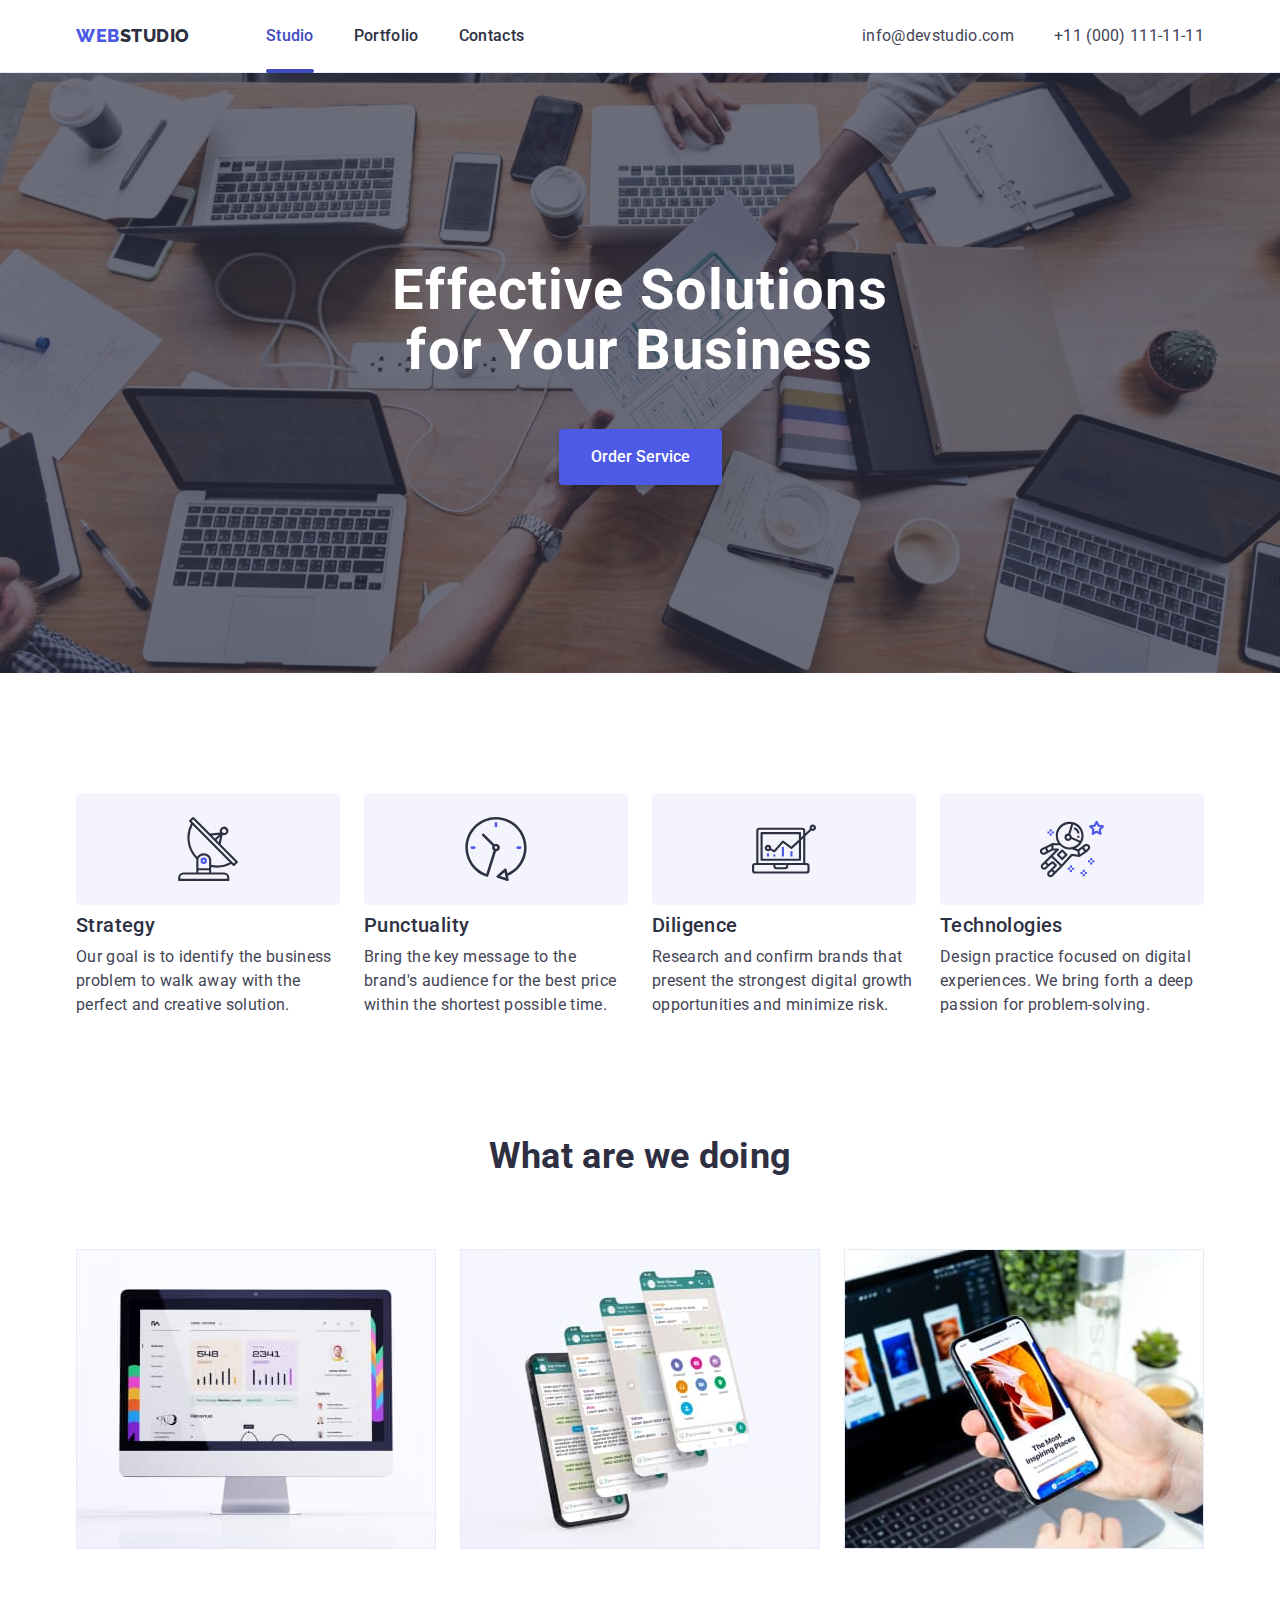
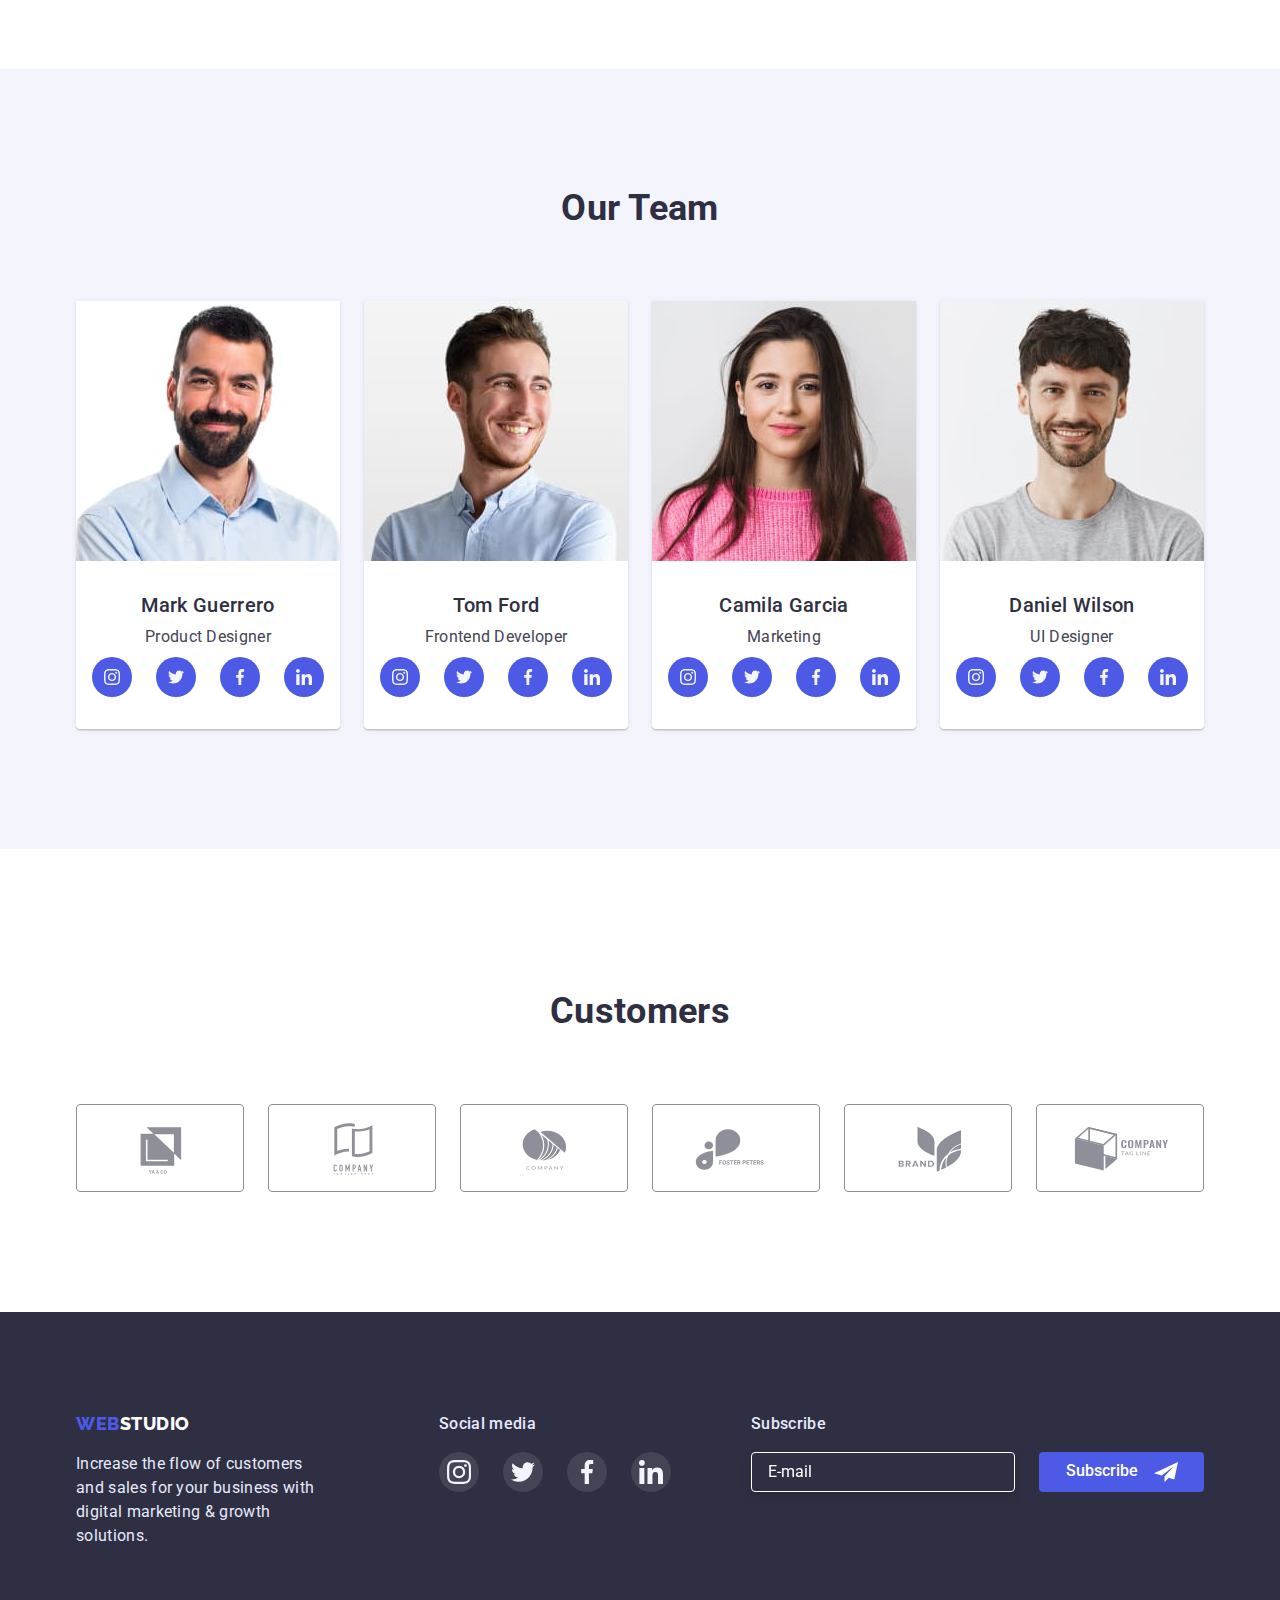
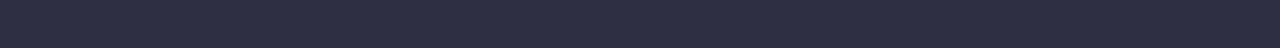
==== commit 3a9bc244: "fix" ====
--- a/index.html
+++ b/index.html
@@ -89,7 +89,7 @@
                   </a>
                 </li>
                 <li>
-                  <a class="navigation-link" href=""> Contacts </a>
+                  <a class="navigation-link mobile-focus" href=""> Contacts </a>
                 </li>
               </div>
             </ul>
@@ -97,7 +97,7 @@
             <ul>
               <div class="mobile-menu-adress">
                 <li>
-                  <a class="address-link" href="tel:+110001111111"
+                  <a class="address-link mobile-focus" href="tel:+110001111111"
                     >+11 (000) 111-11-11</a
                   >
                 </li>
--- a/css/styles.css
+++ b/css/styles.css
@@ -117,10 +117,8 @@
     position: fixed;
     top: 0;
     left: 0;
-    bottom: 0;
     overflow: auto;
     width: 100%;
-    max-height: 796px;
     height: 100%;
     background-color: var(--inverted-text-color);
     transform: translateY(-100%);
@@ -175,6 +173,13 @@
     color: #434455;
 }
 
+.address-link.mobile-focus{
+    color:var(--primary-brand-color);
+}
+
+.navigation-link.mobile-focus{
+    color: var(--pressed-state-color);
+}
 
 /* Header-desktop */
 
@@ -282,6 +287,17 @@
     gap: 72px;
 }
 
+@media screen and (min-width: 768px) {
+    footer .container {
+        max-width: 565px;
+    }
+}
+
+@media screen and (min-width: 1200px) {
+    footer .container {
+        max-width: 1158px;
+    }
+}
 
 @media (min-width: 768px) {
     .footer-container {
@@ -289,7 +305,6 @@
         gap: 24px;
         flex-wrap: wrap;
         flex-basis: calc((100% - 24px) / 2);
-        justify-content: center;
     }
 
 }
@@ -449,8 +464,7 @@
 /* Hero section*/
 .hero{
     background-color: var(--headings-color);
-    background-attachment: fixed;
-    background-image: linear-gradient(rgba(46, 47, 66, 0.7), rgba(46, 47, 66, 0.7)), url(../images/hero-bg.jpg);
+    background-image: linear-gradient(rgba(46, 47, 66, 0.7), rgba(46, 47, 66, 0.7)), url(../images/hero-bg-mobile.jpg);
     background-repeat: no-repeat;
     background-position: center;
     background-size: cover;
@@ -465,14 +479,35 @@
 (min-resolution: 192dpi),
 (min-resolution: 2dppx) {
     .hero {
-        background-image: linear-gradient(rgba(46, 47, 66, 0.7), rgba(46, 47, 66, 0.7)), url(../images/hero-bg@2x.jpg);
-    }
+        background-image: linear-gradient(rgba(46, 47, 66, 0.7), rgba(46, 47, 66, 0.7)), url(../images/hero-bg-mobile@2x.jpg);
+    }
+}
+
+@media (min-width: 768px) {
+    .hero {
+    background-image: linear-gradient(rgba(46, 47, 66, 0.7), rgba(46, 47, 66, 0.7)), url(../images/hero-bg-tablet.jpg);
+    }
+        @media (min-device-pixel-ratio: 2),
+        (min-resolution: 192dpi),
+        (min-resolution: 2dppx) {
+            .hero {
+                background-image: linear-gradient(rgba(46, 47, 66, 0.7), rgba(46, 47, 66, 0.7)), url(../images/hero-bg-tablet@2x.jpg);
+            }
+        }
 }
 
 @media (min-width: 1200px) {
     .hero{
-     padding: 188px 0;
-    }
+    padding: 188px 0;
+    background-image: linear-gradient(rgba(46, 47, 66, 0.7), rgba(46, 47, 66, 0.7)), url(../images/hero-bg-dekstop.jpg);
+    }
+        @media (min-device-pixel-ratio: 2),
+        (min-resolution: 192dpi),
+        (min-resolution: 2dppx) {
+            .hero {
+                background-image: linear-gradient(rgba(46, 47, 66, 0.7), rgba(46, 47, 66, 0.7)), url(../images/hero-bg-dekstop@2x.jpg);
+            }
+        }
 }
 
 .hero-title{
@@ -534,13 +569,6 @@
     }
 }
 
-.benefits-title{
-    color:var(--headings-color);
-    font-weight: 500;
-    font-size: 20px;
-    line-height: 1.2;
-}
-
 .benefits-list{
     display:flex;
     gap:72px;
@@ -552,6 +580,7 @@
     .benefits-list {
      flex-direction: row;
      gap:24px;
+    grid-row-gap: 72px;
     }
     .benefits-item {
         flex-basis: calc((100% - 24px) / 2);
@@ -566,10 +595,29 @@
     }
 }
 
-.benefits-title{
-    margin-bottom:8px;
-}
-
+
+.benefits-title {
+    color: var(--headings-color);
+    margin-bottom: 8px;
+    text-align: center;
+    font-weight: 500;
+    font-size: 36px;
+    line-height: 1.11;
+    letter-spacing: 0.02em;
+}
+
+@media (min-width: 768px) {
+    .benefits-title {
+        text-align: left;
+    }
+}
+@media (min-width: 1200px) {
+    .benefits-title {
+        font-weight: 500;
+        font-size: 20px;
+        line-height: 1.2;
+    }
+}
 .benefits-icon-thumb{
     display:none;
     align-items: center;
@@ -614,7 +662,13 @@
 /* Team section*/
 .team-section{
     background-color: #F4F4FD;
-    padding: 120px 0;
+    padding: 96px 0;
+}
+
+@media (min-width: 1200px) {
+    .team-section {
+        padding: 120px 0;
+    }
 }
 
 .team-card{
@@ -649,6 +703,7 @@
     .team-list {
     flex-direction:row;
     gap: 24px;
+    grid-row-gap: 64px;
     flex-wrap: wrap;
     justify-content: center;
     }
@@ -703,8 +758,14 @@
 /*Customers*/
 
 .customers{
-    padding-top: 143px;
-    padding-bottom:120px;
+    padding: 96px 0;
+}
+
+@media (min-width: 1200px) {
+    .customers {
+        padding-top: 143px;
+        padding-bottom: 120px;
+    }
 }
 
 .customers .section-title{
@@ -717,12 +778,14 @@
     gap: 16px;
     flex-wrap: wrap;
     flex-basis: calc((100% - 16px) / 2);
+    grid-row-gap: 72px;
 }
 
 @media (min-width: 768px) {
     .customers-list {
     flex-basis: calc((100% - 48px) / 3);
-    gap: 24px; 
+    gap: 24px;
+    grid-row-gap: 72px;
     }
 }
 
@@ -789,6 +852,7 @@
     .portfolio-filter-list{
         flex-direction: row;
         gap: 24px;
+        grid-row-gap: 72px;
     }
     .portfolio-project-item {
         flex-basis: calc((100% - 24px) / 2);
@@ -796,9 +860,13 @@
 }
 
 @media (min-width: 1200px) {
+
     .portfolio-project-item {
         flex-basis: calc((100% - 48px) / 3);
         }
+    .portfolio-filter-list {
+        grid-row-gap: 48px;
+    }
 }
 
 .portfolio-filter-btn{
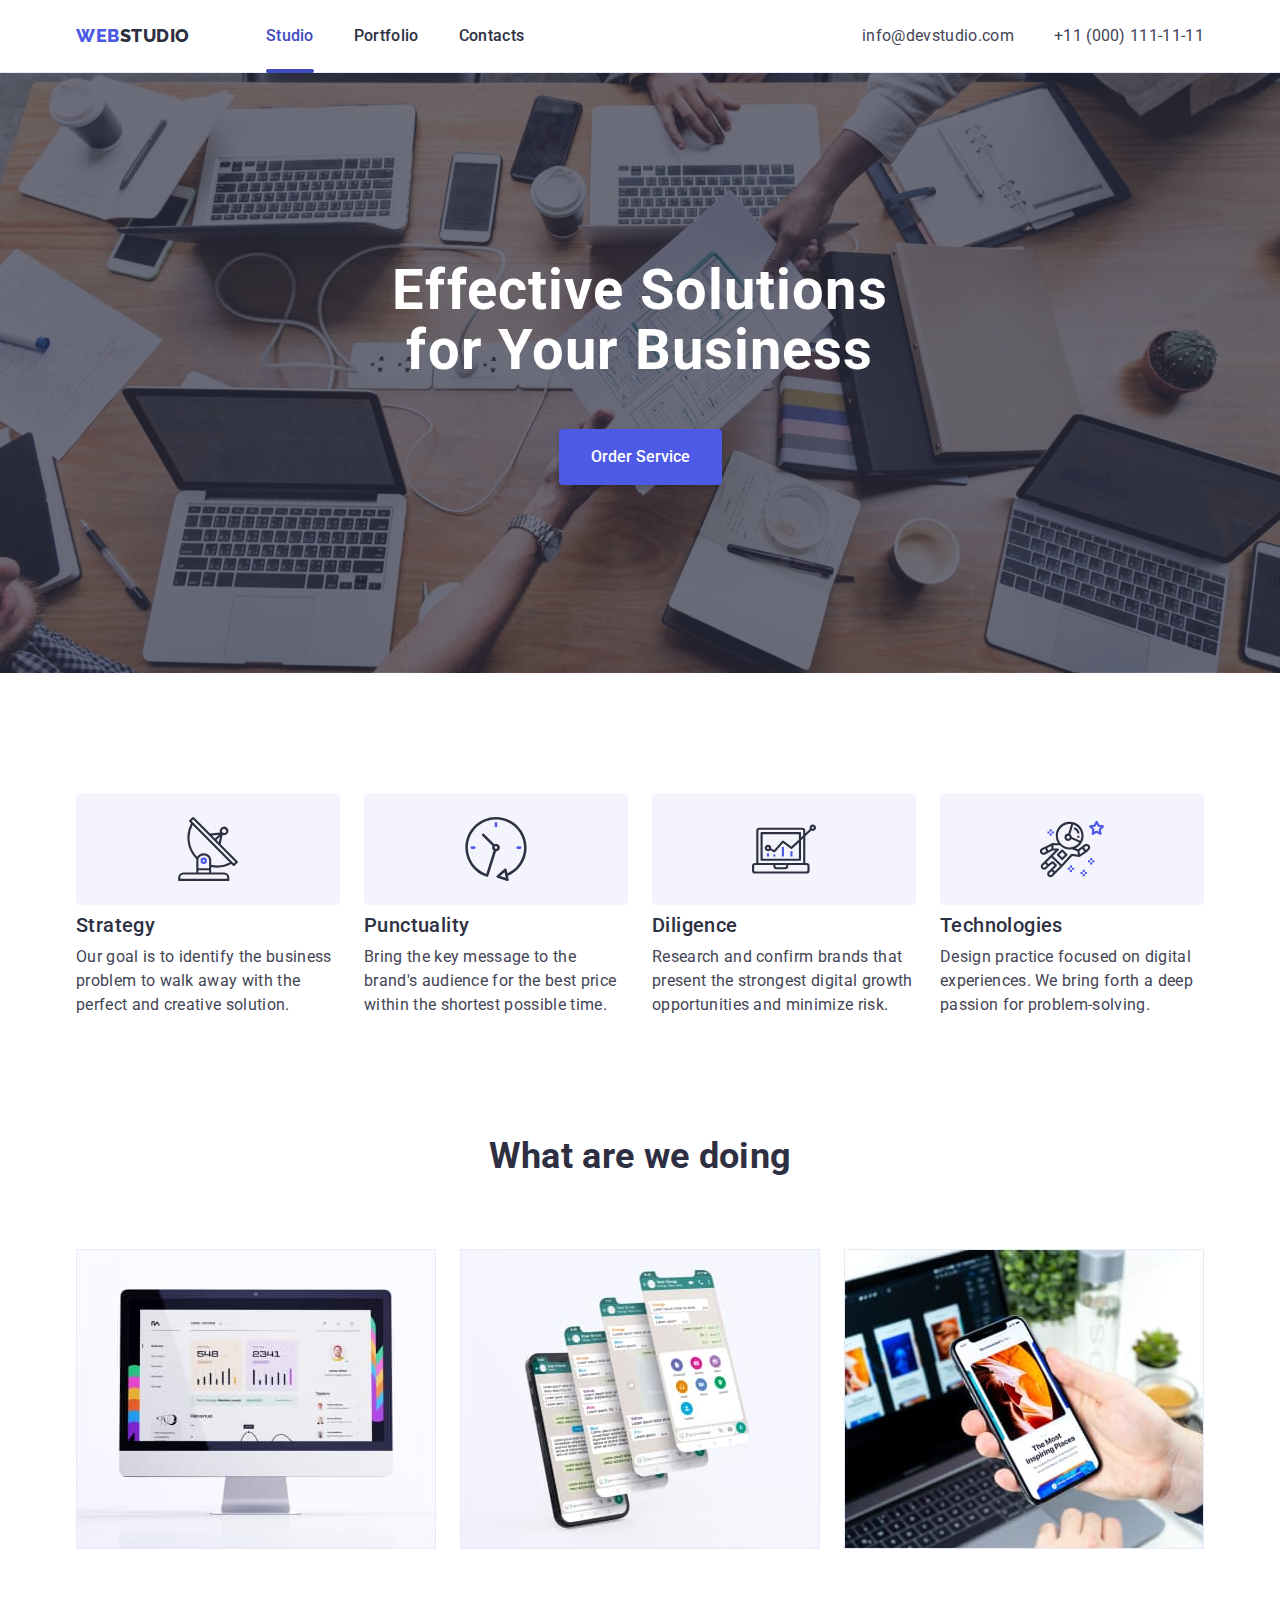
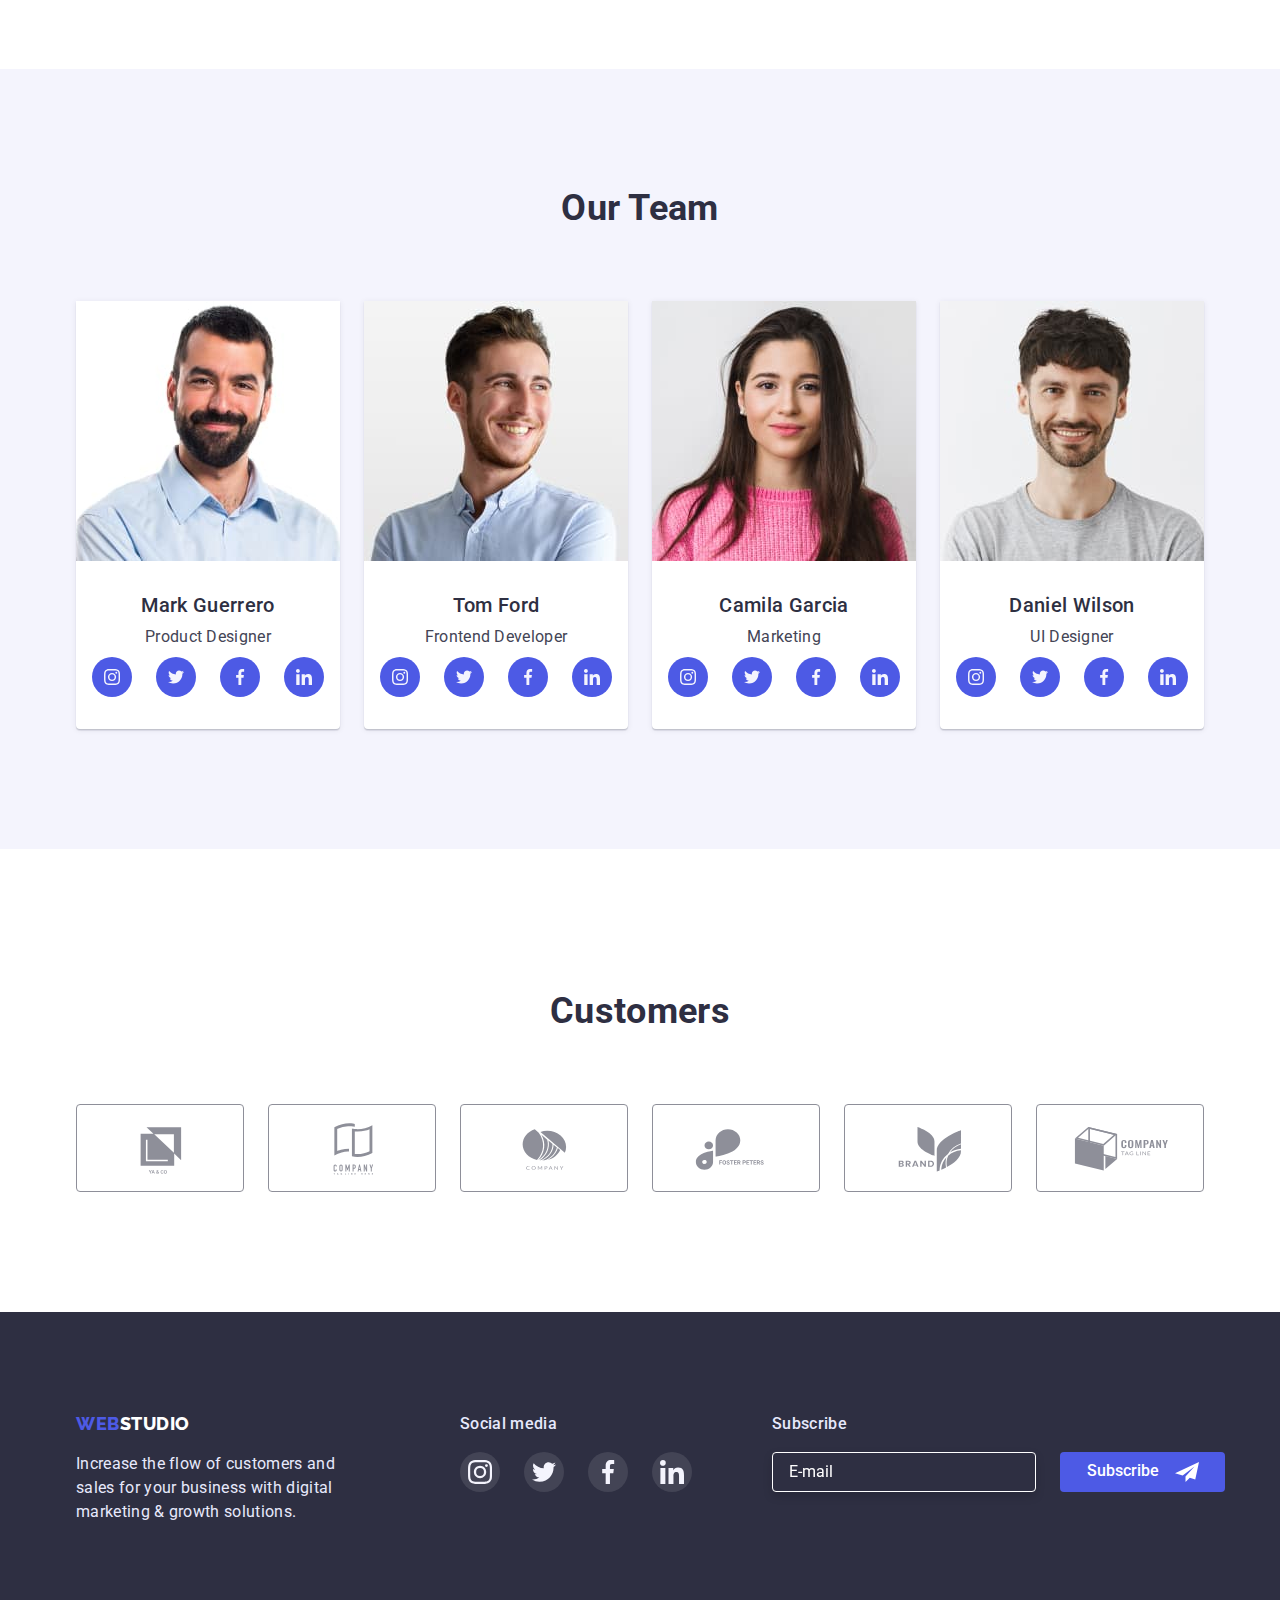
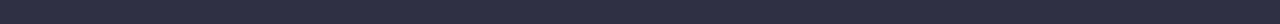
==== commit c4cbf61b: "fix mobile menu" ====
--- a/index.html
+++ b/index.html
@@ -70,16 +70,16 @@
             </svg>
           </button>
         </div>
-        <div class="mobile-menu js-menu-container">
-          <div class="mobile-menu-container">
+        <div class="mobile-menu-container js-menu-container">
+          <div class="mobile-menu-thumb">
             <button class="js-close-menu modal-close" type="button">
               <svg class="modal-button-icon">
                 <use href="./images/icons.svg#icon-close"></use>
               </svg>
             </button>
 
-            <ul>
-              <div class="mobile-menu-navigation">
+            <div class="mobile-menu-navigation">
+              <ul>
                 <li>
                   <a class="navigation-link" href="./index.html"> Studio </a>
                 </li>
@@ -91,11 +91,11 @@
                 <li>
                   <a class="navigation-link mobile-focus" href=""> Contacts </a>
                 </li>
-              </div>
-            </ul>
-
-            <ul>
-              <div class="mobile-menu-adress">
+              </ul>
+            </div>
+
+            <div class="mobile-menu-adress">
+              <ul>
                 <li>
                   <a class="address-link mobile-focus" href="tel:+110001111111"
                     >+11 (000) 111-11-11</a
@@ -108,8 +108,8 @@
                     >info@devstudio.com</a
                   >
                 </li>
-              </div>
-            </ul>
+              </ul>
+            </div>
             <ul class="socials-list">
               <li class="socials-item">
                 <a class="socials-link" href="#">
--- a/css/styles.css
+++ b/css/styles.css
@@ -112,32 +112,40 @@
     cursor: pointer;
 }
 
- .mobile-menu{
-    padding: 80px 35px 40px 40px;
+ .mobile-menu-container{
     position: fixed;
     top: 0;
     left: 0;
-    overflow: auto;
     width: 100%;
     height: 100%;
     background-color: var(--inverted-text-color);
     transform: translateY(-100%);
     transition: transform 250ms cubic-bezier(0.4, 0, 0.2, 1);
-    font-size:36px;
-    line-heigth:1.11;
-    font-weight:700;
-    letter-spacing: 0.02em;
     z-index: 2;
 } 
 
-.mobile-menu.is-open {
+.mobile-menu-container.is-open {
     transform: translateY(0);
 }
 
 @media (min-width: 768px) {
-    .mobile-menu {
+    .mobile-menu-container {
         display: none;
     }
+}
+
+.mobile-menu-thumb{
+    position: relative;
+    height: 100vh;
+    display: flex;
+    flex-direction: column;
+    align-items: flex-start;
+    padding: 80px 35px 40px 40px;
+    font-size: 36px;
+    line-heigth: 1.11;
+    font-weight: 700;
+    letter-spacing: 0.02em;
+    overflow: auto;
 }
 .mobile-menu-navigation .navigation-link {
     padding: 0;
@@ -147,7 +155,7 @@
     display: flex;
     flex-direction: column;
     gap: 20px;
-    margin-bottom: 264px;
+    margin-bottom: auto;
 }
 
 .mobile-menu-adress{
@@ -177,9 +185,20 @@
     color:var(--primary-brand-color);
 }
 
+
+
 .navigation-link.mobile-focus{
     color: var(--pressed-state-color);
 }
+
+@media (max-width: 320px){
+    .address-link.mobile-focus{
+        font-size: 20px;
+        line-height: 1.2;
+        font-weight: 500;
+    }
+}
+
 
 /* Header-desktop */
 
@@ -348,11 +367,15 @@
         }
 }
 
+.footer-description{
+    margin: 0 auto;
+    min-width: 264px;
+}
 
 .footer-info {
     color: var(--accent-color);
     max-width: 264px;
-    text-align: left;
+    margin: 0 auto;
 }
 
 
